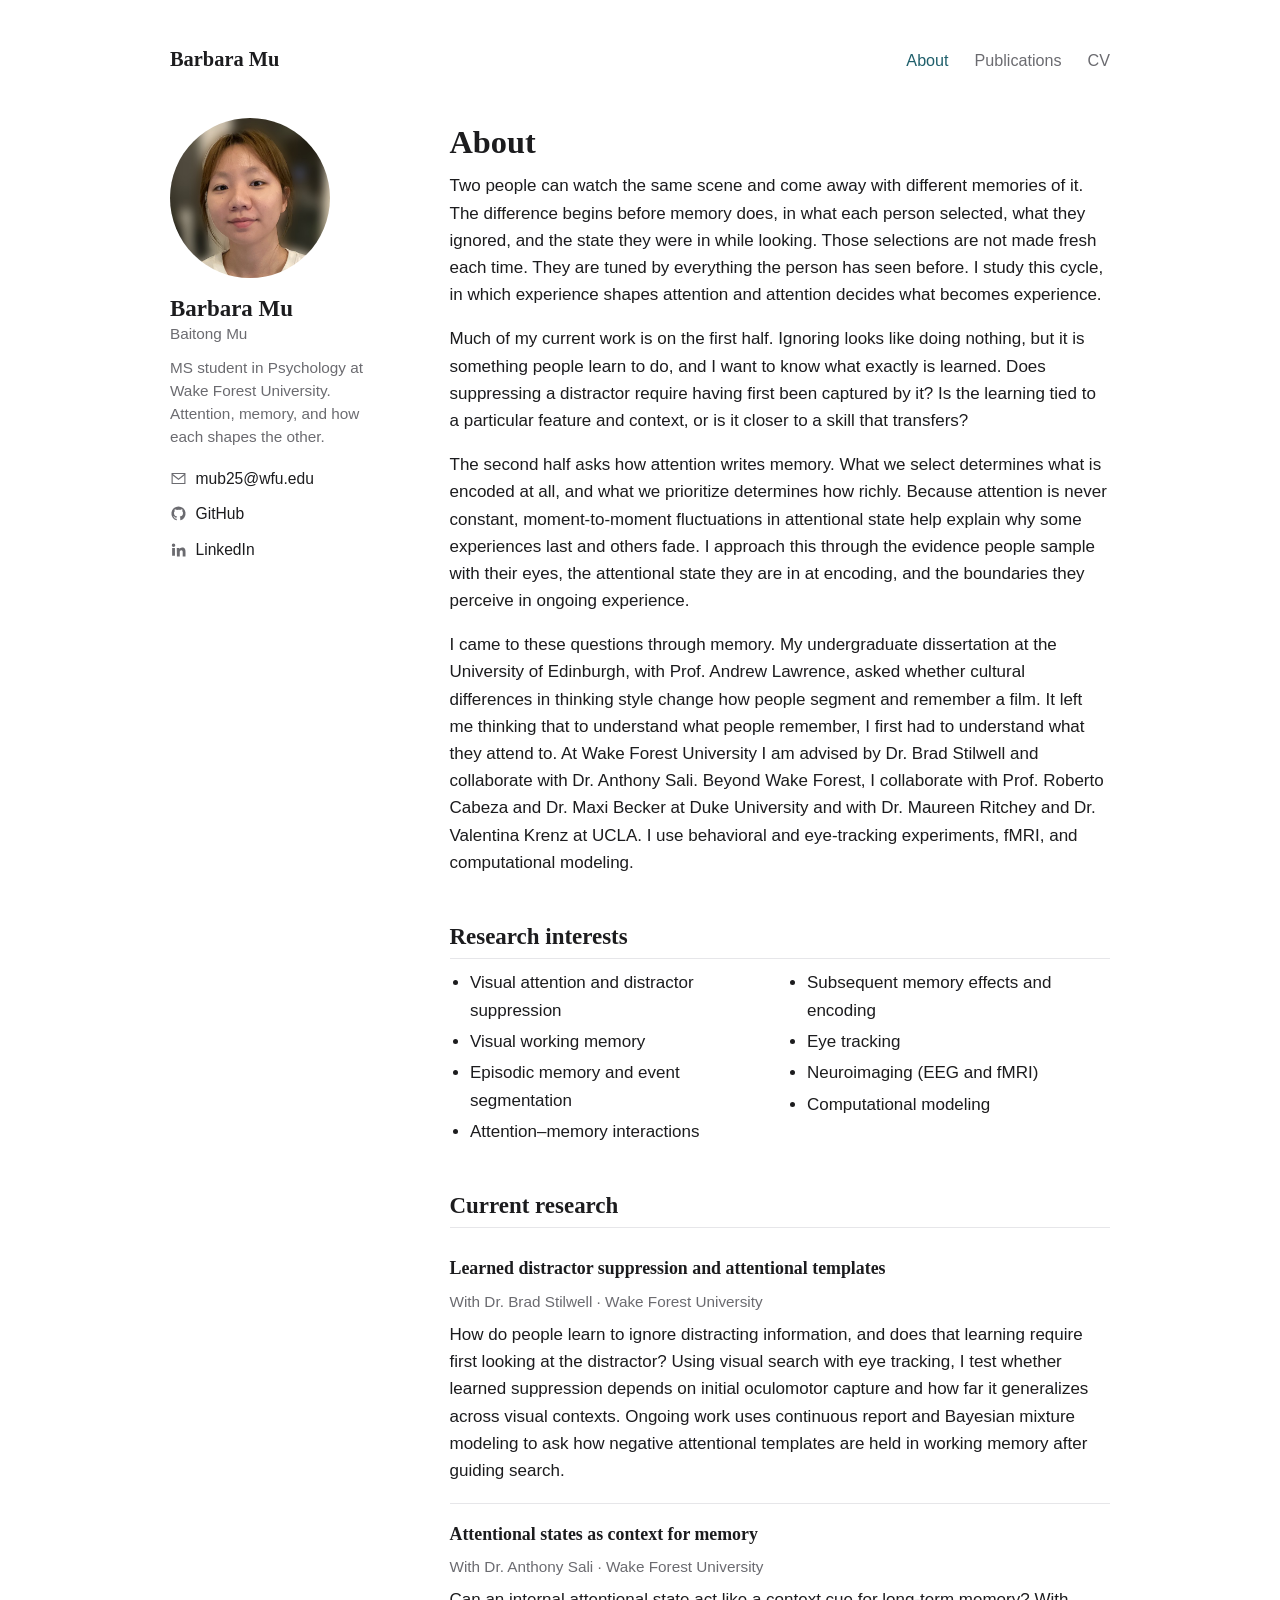
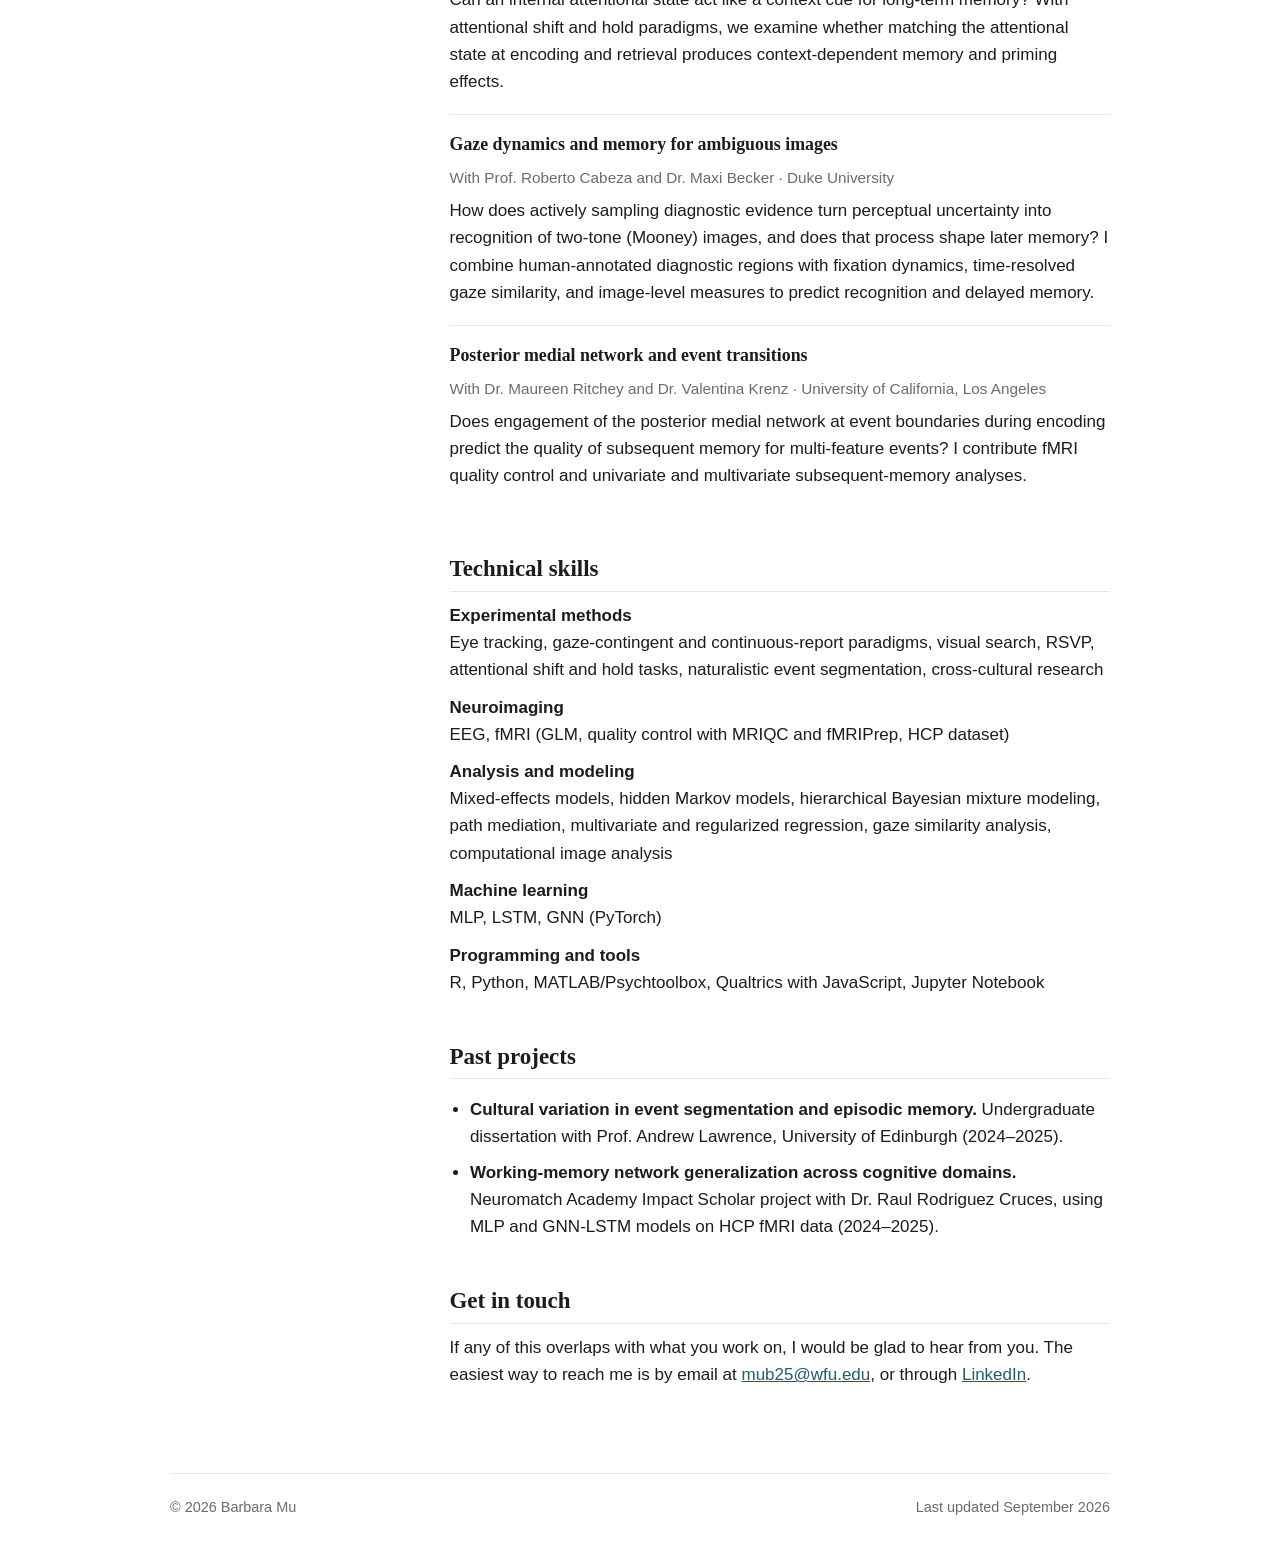
==== index.html @ 7501c704 "Sidebar layout on all pages, closing invitation Co-Authored-By: Claude Fable 5.1 <noreply@anthropic." ====
<!DOCTYPE html>
<html lang="en">
<head>
  <meta charset="utf-8">
  <meta name="viewport" content="width=device-width, initial-scale=1">
  <title>Barbara Mu</title>
  <meta name="description" content="Barbara (Baitong) Mu is an MS student in Psychology at Wake Forest University studying visual attention, working memory, episodic memory, and how attention and memory interact.">
  <link rel="stylesheet" href="style.css">
</head>
<body>
<div class="wrap">

  <header class="site">
    <a class="brand" href="index.html">Barbara Mu</a>
    <nav class="site">
      <a href="index.html" aria-current="page">About</a>
      <a href="publications.html">Publications</a>
      <a href="cv.html">CV</a>
    </nav>
  </header>

  <div class="layout">
  <aside class="side">
    <img class="avatar" src="assets/photo.jpg?v=2" alt="Barbara Mu">
    <div class="side-name">Barbara Mu</div>
    <div class="side-sub">Baitong Mu</div>
    <p class="side-desc">MS student in Psychology at Wake Forest University. Attention, memory, and how each shapes the other.</p>
    <ul class="side-links">
      <li><a href="#" class="email-link"><svg viewBox="0 0 24 24" aria-hidden="true"><path d="M3 5h18v14H3z" fill="none" stroke="currentColor" stroke-width="1.6"/><path d="M3 6l9 7 9-7" fill="none" stroke="currentColor" stroke-width="1.6"/></svg><span class="email-text">Email</span></a></li>
      <li><a href="https://github.com/mumizz"><svg viewBox="0 0 24 24" aria-hidden="true"><path fill="currentColor" d="M12 2a10 10 0 0 0-3.16 19.49c.5.09.68-.22.68-.48v-1.7c-2.78.6-3.37-1.34-3.37-1.34-.45-1.16-1.11-1.47-1.11-1.47-.91-.62.07-.61.07-.61 1 .07 1.53 1.03 1.53 1.03.9 1.53 2.35 1.09 2.92.83.09-.65.35-1.09.63-1.34-2.22-.25-4.55-1.11-4.55-4.94 0-1.09.39-1.98 1.03-2.68-.1-.25-.45-1.27.1-2.64 0 0 .84-.27 2.75 1.02A9.6 9.6 0 0 1 12 6.84c.85 0 1.7.11 2.5.33 1.9-1.29 2.74-1.02 2.74-1.02.55 1.37.2 2.39.1 2.64.64.7 1.03 1.59 1.03 2.68 0 3.84-2.34 4.68-4.57 4.93.36.31.68.92.68 1.85v2.74c0 .27.18.58.69.48A10 10 0 0 0 12 2z"/></svg>GitHub</a></li>
      <li><a href="https://www.linkedin.com/in/baitong-mu-816a00259/"><svg viewBox="0 0 24 24" aria-hidden="true"><path fill="currentColor" d="M4.98 3.5A2.5 2.5 0 1 1 5 8.5a2.5 2.5 0 0 1-.02-5zM3 9.75h4v11H3zm6.5 0h3.8v1.5h.05c.53-1 1.83-2.05 3.77-2.05 4.03 0 4.78 2.65 4.78 6.1v6.45h-4v-5.72c0-1.36-.02-3.12-1.9-3.12-1.9 0-2.2 1.49-2.2 3.02v5.82h-4z"/></svg>LinkedIn</a></li>
    </ul>
  </aside>
  <main>

    <section>
      <h1>About</h1>
      <p>Two people can watch the same scene and come away with different memories of it. The difference begins before memory does, in what each person selected, what they ignored, and the state they were in while looking. Those selections are not made fresh each time. They are tuned by everything the person has seen before. I study this cycle, in which experience shapes attention and attention decides what becomes experience.</p>
      <p>Much of my current work is on the first half. Ignoring looks like doing nothing, but it is something people learn to do, and I want to know what exactly is learned. Does suppressing a distractor require having first been captured by it? Is the learning tied to a particular feature and context, or is it closer to a skill that transfers?</p>
      <p>The second half asks how attention writes memory. What we select determines what is encoded at all, and what we prioritize determines how richly. Because attention is never constant, moment-to-moment fluctuations in attentional state help explain why some experiences last and others fade. I approach this through the evidence people sample with their eyes, the attentional state they are in at encoding, and the boundaries they perceive in ongoing experience.</p>
      <p>I came to these questions through memory. My undergraduate dissertation at the University of Edinburgh, with Prof. Andrew Lawrence, asked whether cultural differences in thinking style change how people segment and remember a film. It left me thinking that to understand what people remember, I first had to understand what they attend to. At Wake Forest University I am advised by Dr. Brad Stilwell and collaborate with Dr. Anthony Sali. Beyond Wake Forest, I collaborate with Prof. Roberto Cabeza and Dr. Maxi Becker at Duke University and with Dr. Maureen Ritchey and Dr. Valentina Krenz at UCLA. I use behavioral and eye-tracking experiments, fMRI, and computational modeling.</p>
    </section>

    <section>
      <h2>Research interests</h2>
      <ul class="interests">
        <li>Visual attention and distractor suppression</li>
        <li>Visual working memory</li>
        <li>Episodic memory and event segmentation</li>
        <li>Attention&ndash;memory interactions</li>
        <li>Subsequent memory effects and encoding</li>
        <li>Eye tracking</li>
        <li>Neuroimaging (EEG and fMRI)</li>
        <li>Computational modeling</li>
      </ul>
    </section>

    <section>
      <h2>Current research</h2>

      <article class="project">
        <h3>Learned distractor suppression and attentional templates</h3>
        <p class="meta">With Dr. Brad Stilwell &middot; Wake Forest University</p>
        <p>How do people learn to ignore distracting information, and does that learning require first looking at the distractor? Using visual search with eye tracking, I test whether learned suppression depends on initial oculomotor capture and how far it generalizes across visual contexts. Ongoing work uses continuous report and Bayesian mixture modeling to ask how negative attentional templates are held in working memory after guiding search.</p>
      </article>

      <article class="project">
        <h3>Attentional states as context for memory</h3>
        <p class="meta">With Dr. Anthony Sali &middot; Wake Forest University</p>
        <p>Can an internal attentional state act like a context cue for long-term memory? With attentional shift and hold paradigms, we examine whether matching the attentional state at encoding and retrieval produces context-dependent memory and priming effects.</p>
      </article>

      <article class="project">
        <h3>Gaze dynamics and memory for ambiguous images</h3>
        <p class="meta">With Prof. Roberto Cabeza and Dr. Maxi Becker &middot; Duke University</p>
        <p>How does actively sampling diagnostic evidence turn perceptual uncertainty into recognition of two-tone (Mooney) images, and does that process shape later memory? I combine human-annotated diagnostic regions with fixation dynamics, time-resolved gaze similarity, and image-level measures to predict recognition and delayed memory.</p>
      </article>

      <article class="project">
        <h3>Posterior medial network and event transitions</h3>
        <p class="meta">With Dr. Maureen Ritchey and Dr. Valentina Krenz &middot; University of California, Los Angeles</p>
        <p>Does engagement of the posterior medial network at event boundaries during encoding predict the quality of subsequent memory for multi-feature events? I contribute fMRI quality control and univariate and multivariate subsequent-memory analyses.</p>
      </article>
    </section>

    <section>
      <h2>Technical skills</h2>
      <dl class="skills">
        <dt>Experimental methods</dt>
        <dd>Eye tracking, gaze-contingent and continuous-report paradigms, visual search, RSVP, attentional shift and hold tasks, naturalistic event segmentation, cross-cultural research</dd>
        <dt>Neuroimaging</dt>
        <dd>EEG, fMRI (GLM, quality control with MRIQC and fMRIPrep, HCP dataset)</dd>
        <dt>Analysis and modeling</dt>
        <dd>Mixed-effects models, hidden Markov models, hierarchical Bayesian mixture modeling, path mediation, multivariate and regularized regression, gaze similarity analysis, computational image analysis</dd>
        <dt>Machine learning</dt>
        <dd>MLP, LSTM, GNN (PyTorch)</dd>
        <dt>Programming and tools</dt>
        <dd>R, Python, MATLAB/Psychtoolbox, Qualtrics with JavaScript, Jupyter Notebook</dd>
      </dl>
    </section>

    <section>
      <h2>Past projects</h2>
      <ul class="past">
        <li><strong>Cultural variation in event segmentation and episodic memory.</strong> Undergraduate dissertation with Prof. Andrew Lawrence, University of Edinburgh (2024&ndash;2025).</li>
        <li><strong>Working-memory network generalization across cognitive domains.</strong> Neuromatch Academy Impact Scholar project with Dr. Raul Rodriguez Cruces, using MLP and GNN-LSTM models on HCP fMRI data (2024&ndash;2025).</li>
      </ul>
    </section>

    <section class="contact">
      <h2>Get in touch</h2>
      <p>If any of this overlaps with what you work on, I would be glad to hear from you. The easiest way to reach me is by email at <a href="#" class="email-link"></a>, or through <a href="https://www.linkedin.com/in/baitong-mu-816a00259/">LinkedIn</a>.</p>
    </section>
  </main>
  </div>

  <footer class="site">
    <span>&copy; 2026 Barbara Mu</span>
    <span>Last updated September 2026</span>
  </footer>

</div>
<script>
  // Assemble the email address at load time to reduce scraper spam.
  (function () {
    var u = "mub25", d = "wfu.edu";
    document.querySelectorAll(".email-link").forEach(function (a) {
      a.href = "mailto:" + u + "@" + d;
      var t = a.querySelector(".email-text"); if (t) t.textContent = u + "@" + d; else a.textContent = u + "@" + d;
    });
  })();
</script>
</body>
</html>
---- style.css ----
:root {
  --bg: #ffffff;
  --text: #1c1c1e;
  --muted: #6b6b70;
  --accent: #1f5f6b;
  --rule: #e6e6e9;
  --serif: "Iowan Old Style", "Palatino Linotype", "Book Antiqua", Georgia, serif;
  --sans: -apple-system, BlinkMacSystemFont, "Segoe UI", Helvetica, Arial, sans-serif;
}

* { box-sizing: border-box; }

html { font-size: 17px; }

body {
  margin: 0;
  background: var(--bg);
  color: var(--text);
  font-family: var(--sans);
  line-height: 1.6;
  -webkit-font-smoothing: antialiased;
}

.wrap {
  max-width: 980px;
  margin: 0 auto;
  padding: 0 20px;
}

/* Header / nav */
header.site {
  padding: 2.5rem 0 1.5rem;
  display: flex;
  justify-content: space-between;
  align-items: baseline;
  flex-wrap: wrap;
  gap: 0.75rem 1.5rem;
}

header.site .brand {
  font-family: var(--serif);
  font-size: 1.2rem;
  font-weight: 600;
  color: var(--text);
  text-decoration: none;
}

nav.site a {
  color: var(--muted);
  text-decoration: none;
  margin-left: 1.25rem;
  font-size: 0.95rem;
}

nav.site a:hover,
nav.site a[aria-current="page"] {
  color: var(--accent);
}

/* Typography */
h1, h2, h3 {
  font-family: var(--serif);
  font-weight: 600;
  line-height: 1.25;
  margin: 0 0 0.6rem;
}

h1 { font-size: 2.1rem; }
h2 {
  font-size: 1.35rem;
  margin-top: 2.75rem;
  padding-bottom: 0.4rem;
  border-bottom: 1px solid var(--rule);
}
h3 { font-size: 1.05rem; margin-top: 1.5rem; }

p { margin: 0 0 1rem; }

a { color: var(--accent); }
a:hover { text-decoration-thickness: 2px; }

.muted { color: var(--muted); }
.small { font-size: 0.9rem; }

/* Interests */
ul.interests {
  padding-left: 1.2rem;
  margin: 0;
  columns: 2;
  column-gap: 2rem;
}
ul.interests li { break-inside: avoid; margin-bottom: 0.25rem; }

/* Research cards */
.project {
  padding: 1.1rem 0;
  border-bottom: 1px solid var(--rule);
}
.project:last-child { border-bottom: none; }
.project h3 { margin-top: 0; }
.project .meta {
  color: var(--muted);
  font-size: 0.9rem;
  margin-bottom: 0.4rem;
}
.project p:last-child { margin-bottom: 0; }

ul.past { padding-left: 1.2rem; }
ul.past li { margin-bottom: 0.5rem; }

/* Publications */
ol.pubs, ul.pubs {
  padding-left: 0;
  list-style: none;
}
.pubs li {
  padding: 0.75rem 0;
  border-bottom: 1px solid var(--rule);
}
.pubs li:last-child { border-bottom: none; }
.pubs .me { font-weight: 600; }
.pubs .note { color: var(--muted); font-size: 0.9rem; }

/* CV */
.cv-entry {
  display: grid;
  grid-template-columns: 1fr auto;
  gap: 0.25rem 1.5rem;
  margin-bottom: 1.1rem;
}
.cv-entry .title { font-weight: 600; }
.cv-entry .where { color: var(--muted); }
.cv-entry .when { color: var(--muted); font-size: 0.9rem; white-space: nowrap; text-align: right; }
.cv-entry ul { grid-column: 1 / -1; margin: 0.3rem 0 0; padding-left: 1.2rem; }
.cv-entry ul li { margin-bottom: 0.25rem; }

.btn {
  display: inline-block;
  padding: 0.5rem 1rem;
  border: 1px solid var(--accent);
  border-radius: 6px;
  color: var(--accent);
  text-decoration: none;
  font-size: 0.95rem;
}
.btn:hover { background: var(--accent); color: #fff; }

dl.skills { margin: 0; }
dl.skills dt { font-weight: 600; margin-top: 0.6rem; }
dl.skills dd { margin: 0; color: var(--text); }

/* Footer */
footer.site {
  margin: 4rem 0 2.5rem;
  padding-top: 1.25rem;
  border-top: 1px solid var(--rule);
  color: var(--muted);
  font-size: 0.85rem;
  display: flex;
  justify-content: space-between;
  flex-wrap: wrap;
  gap: 0.5rem 1.5rem;
}

@media (max-width: 600px) {
  html { font-size: 16px; }
  ul.interests { columns: 1; }
  .cv-entry { grid-template-columns: 1fr; }
  .cv-entry .when { text-align: left; }
  nav.site a { margin-left: 0; margin-right: 1.25rem; }
}

/* Sidebar layout */
.layout {
  display: grid;
  grid-template-columns: 220px minmax(0, 1fr);
  gap: 3.5rem;
  align-items: start;
  margin-top: 1rem;
}
.side {
  position: sticky;
  top: 2rem;
}
.side .avatar {
  width: 160px;
  height: 160px;
  border-radius: 50%;
  object-fit: cover;
  display: block;
  margin-bottom: 1rem;
}
.side-name {
  font-family: var(--serif);
  font-size: 1.35rem;
  font-weight: 600;
  line-height: 1.2;
}
.side-sub { color: var(--muted); font-size: 0.9rem; margin-bottom: 0.6rem; }
.side-desc { color: var(--muted); font-size: 0.9rem; line-height: 1.5; margin-bottom: 1rem; }
.side-links { list-style: none; padding: 0; margin: 0; font-size: 0.92rem; }
.side-links li { margin-bottom: 0.45rem; }
.side-links a { display: inline-flex; align-items: center; gap: 0.5rem; color: var(--text); text-decoration: none; }
.side-links a:hover { color: var(--accent); }
.side-links svg { width: 17px; height: 17px; flex-shrink: 0; color: var(--muted); }
.side-links a:hover svg { color: var(--accent); }

main > section:first-child h1 { margin-top: 0.25rem; }
main h1 { font-size: 1.9rem; }

.contact { margin-top: 1rem; }

@media (max-width: 760px) {
  .layout { grid-template-columns: 1fr; gap: 1.5rem; }
  .side { position: static; display: grid; grid-template-columns: 84px 1fr; column-gap: 1rem; align-items: center; }
  .side .avatar { width: 84px; height: 84px; margin: 0; grid-row: 1 / span 3; }
  .side-desc { grid-column: 2; margin-bottom: 0.5rem; }
  .side-links { grid-column: 1 / -1; display: flex; flex-wrap: wrap; gap: 0.3rem 1.25rem; margin-top: 0.5rem; }
  .side-links li { margin: 0; }
}
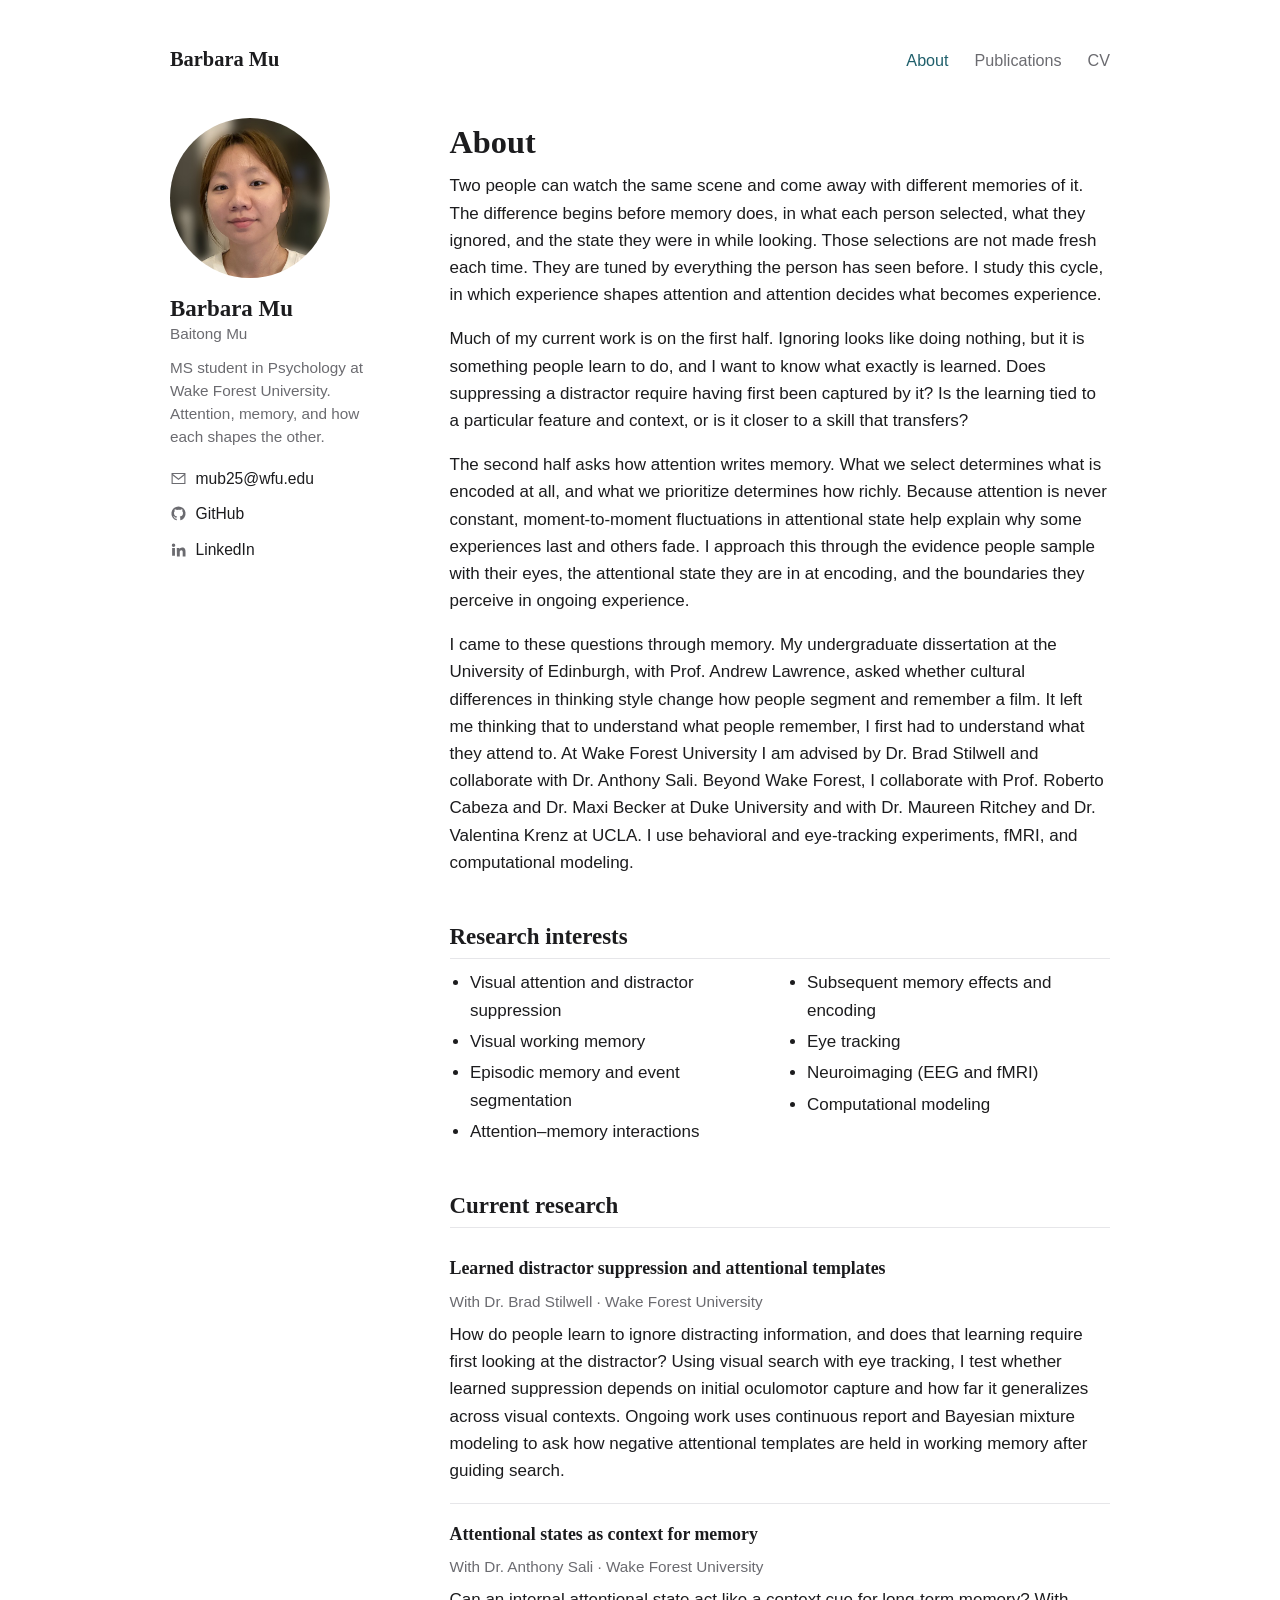
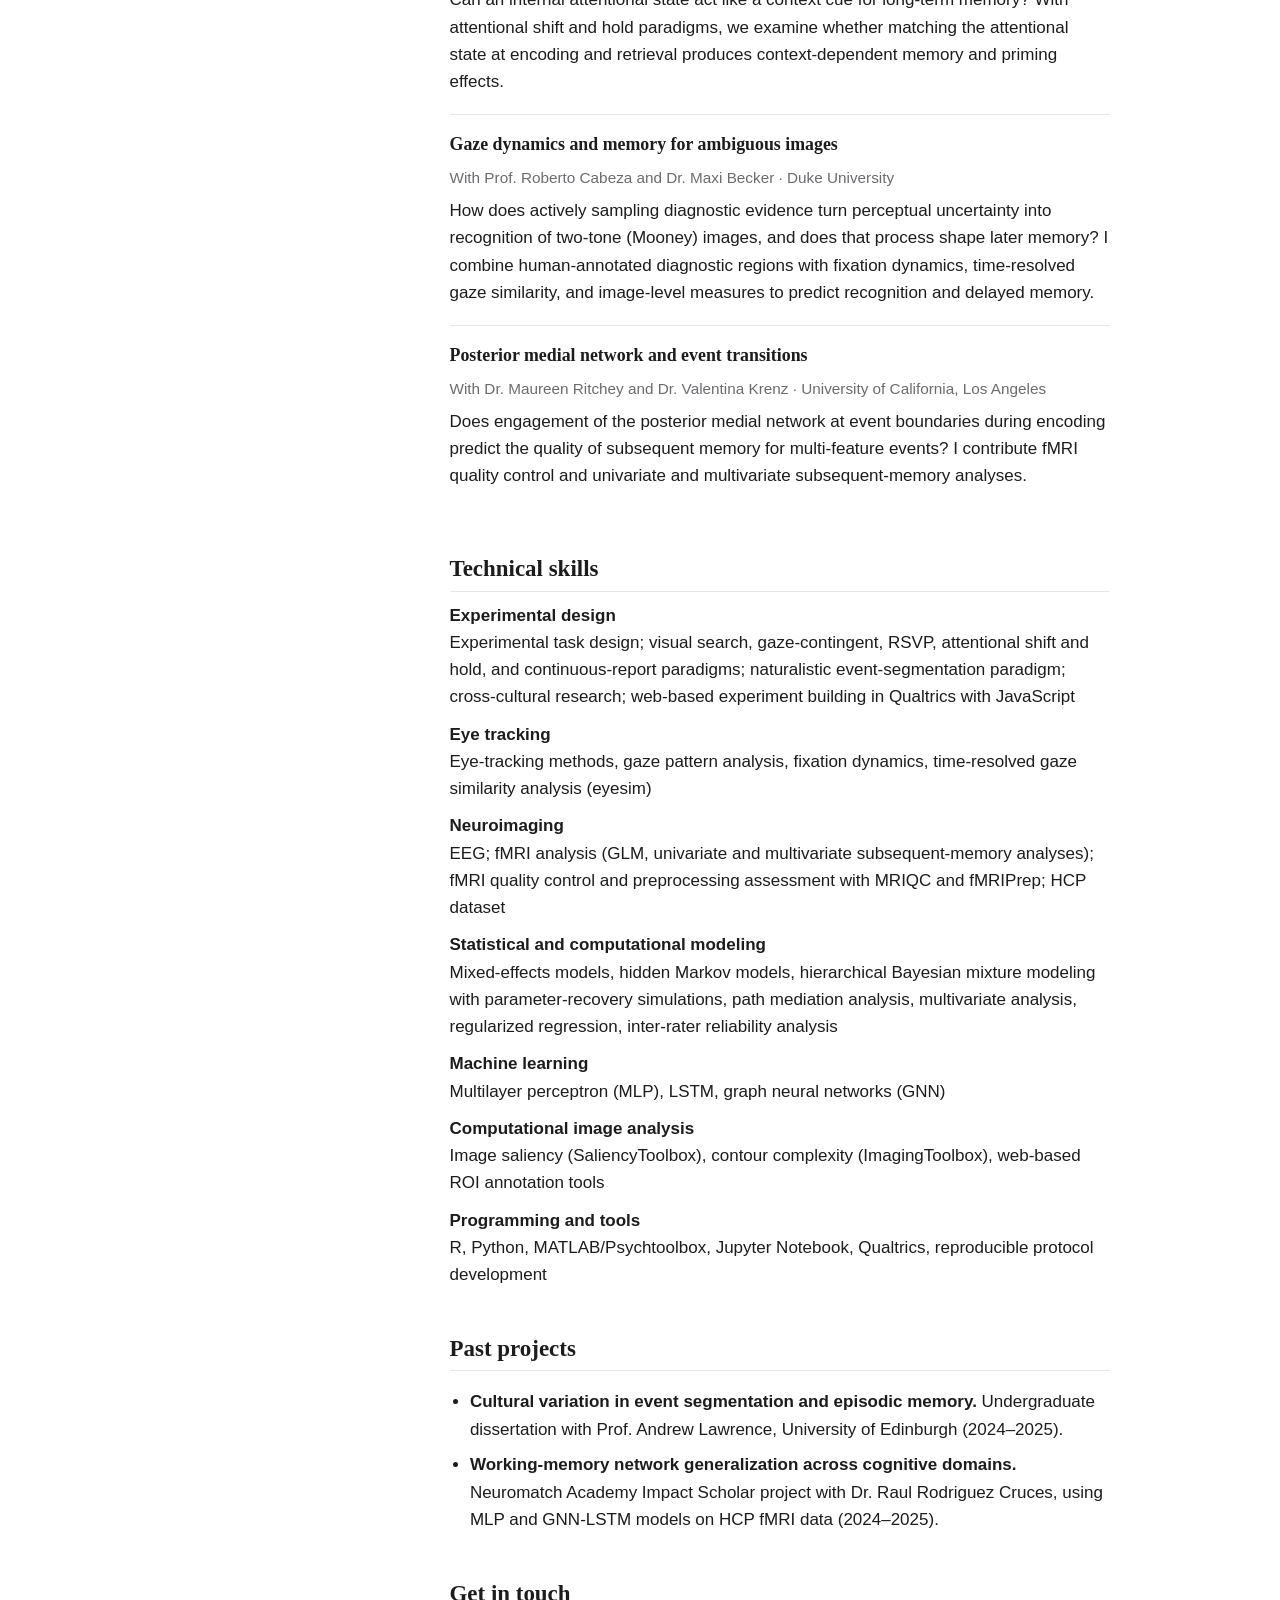
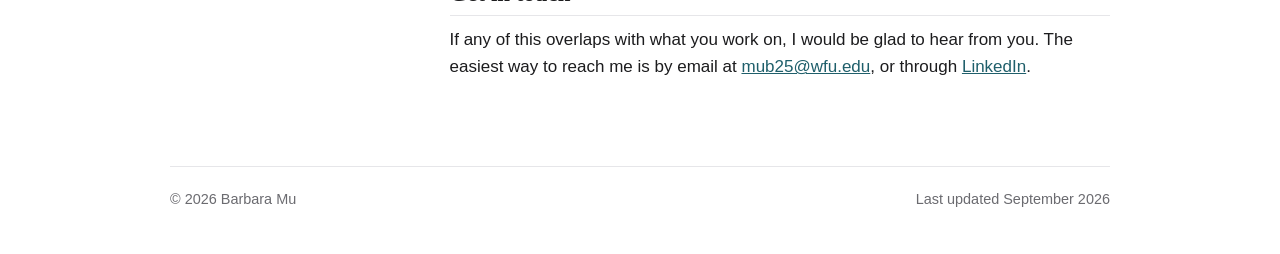
==== commit e3737a05: "Skills: cover every skill listed in the CV Co-Authored-By: Claude Fable 5.1 <noreply@anthropic.com>" ====
--- a/index.html
+++ b/index.html
@@ -86,16 +86,20 @@
     <section>
       <h2>Technical skills</h2>
       <dl class="skills">
-        <dt>Experimental methods</dt>
-        <dd>Eye tracking, gaze-contingent and continuous-report paradigms, visual search, RSVP, attentional shift and hold tasks, naturalistic event segmentation, cross-cultural research</dd>
+        <dt>Experimental design</dt>
+        <dd>Experimental task design; visual search, gaze-contingent, RSVP, attentional shift and hold, and continuous-report paradigms; naturalistic event-segmentation paradigm; cross-cultural research; web-based experiment building in Qualtrics with JavaScript</dd>
+        <dt>Eye tracking</dt>
+        <dd>Eye-tracking methods, gaze pattern analysis, fixation dynamics, time-resolved gaze similarity analysis (eyesim)</dd>
         <dt>Neuroimaging</dt>
-        <dd>EEG, fMRI (GLM, quality control with MRIQC and fMRIPrep, HCP dataset)</dd>
-        <dt>Analysis and modeling</dt>
-        <dd>Mixed-effects models, hidden Markov models, hierarchical Bayesian mixture modeling, path mediation, multivariate and regularized regression, gaze similarity analysis, computational image analysis</dd>
+        <dd>EEG; fMRI analysis (GLM, univariate and multivariate subsequent-memory analyses); fMRI quality control and preprocessing assessment with MRIQC and fMRIPrep; HCP dataset</dd>
+        <dt>Statistical and computational modeling</dt>
+        <dd>Mixed-effects models, hidden Markov models, hierarchical Bayesian mixture modeling with parameter-recovery simulations, path mediation analysis, multivariate analysis, regularized regression, inter-rater reliability analysis</dd>
         <dt>Machine learning</dt>
-        <dd>MLP, LSTM, GNN (PyTorch)</dd>
+        <dd>Multilayer perceptron (MLP), LSTM, graph neural networks (GNN)</dd>
+        <dt>Computational image analysis</dt>
+        <dd>Image saliency (SaliencyToolbox), contour complexity (ImagingToolbox), web-based ROI annotation tools</dd>
         <dt>Programming and tools</dt>
-        <dd>R, Python, MATLAB/Psychtoolbox, Qualtrics with JavaScript, Jupyter Notebook</dd>
+        <dd>R, Python, MATLAB/Psychtoolbox, Jupyter Notebook, Qualtrics, reproducible protocol development</dd>
       </dl>
     </section>
 
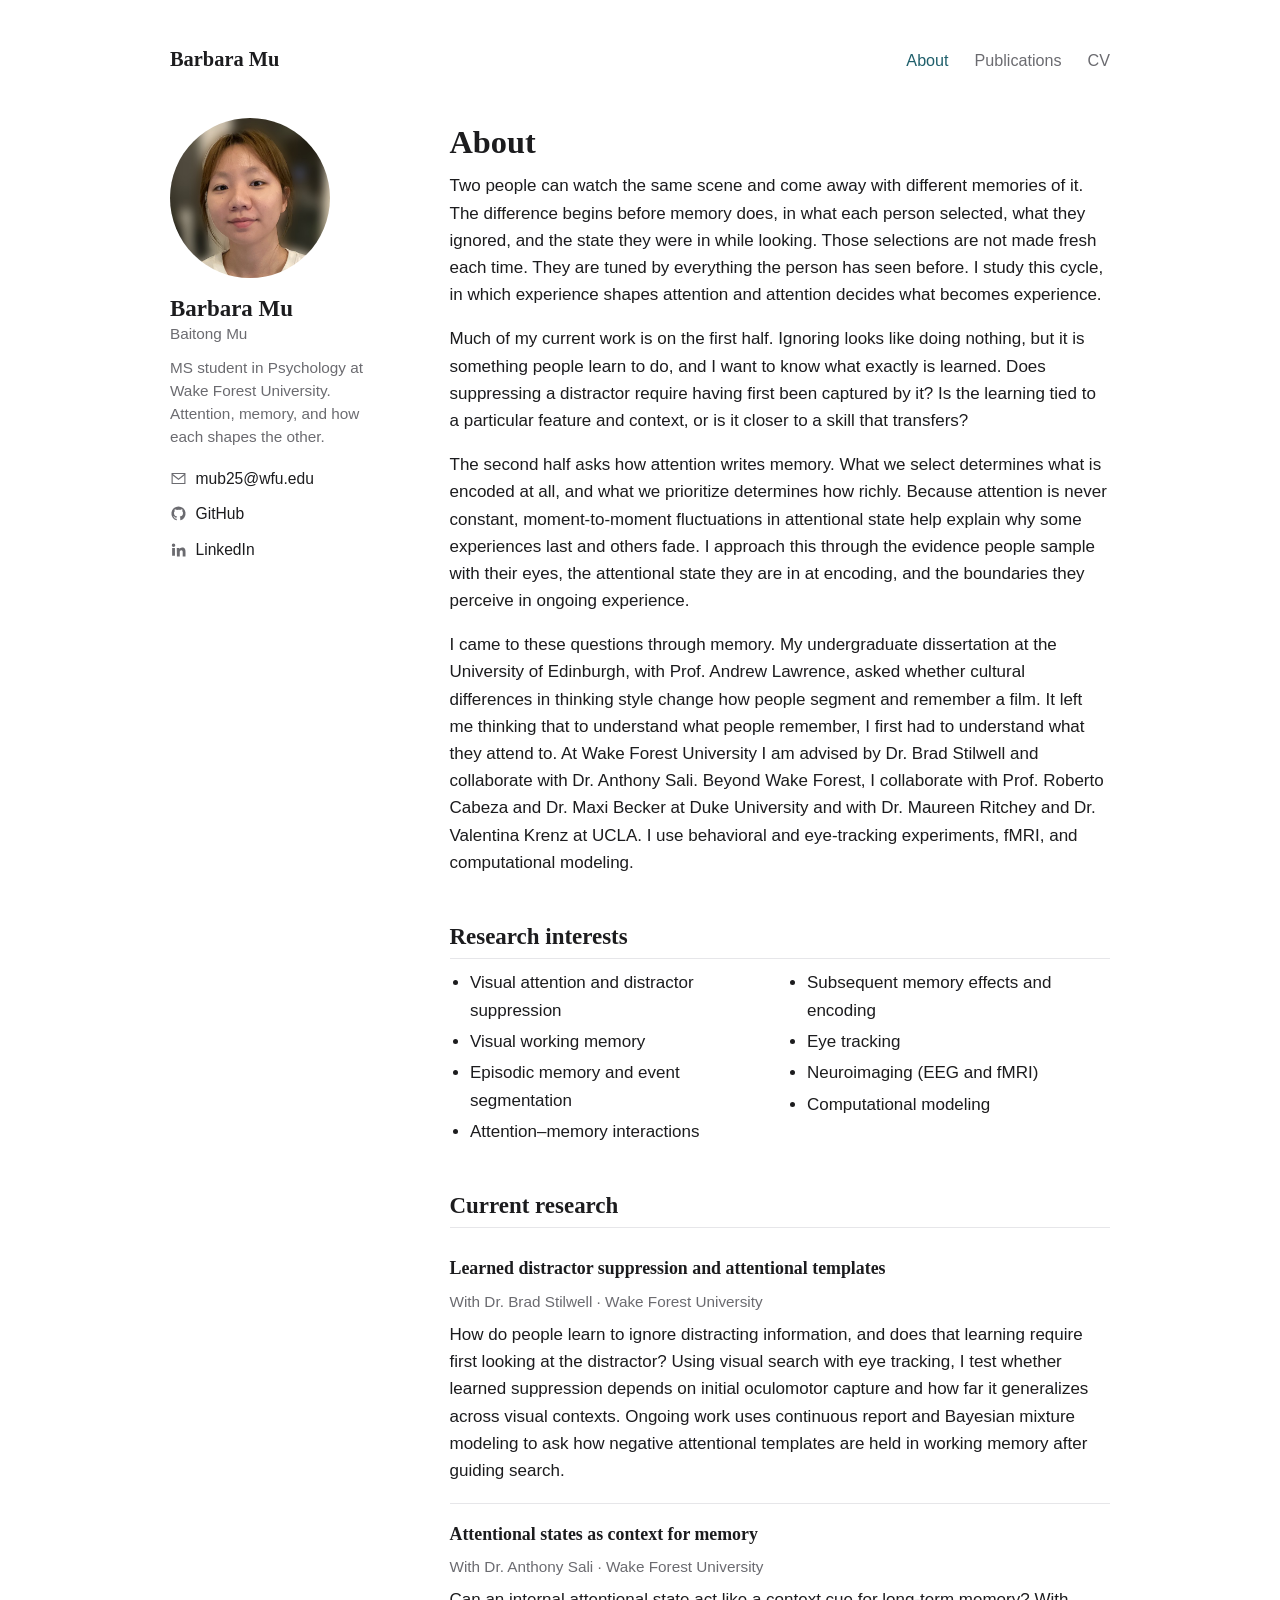
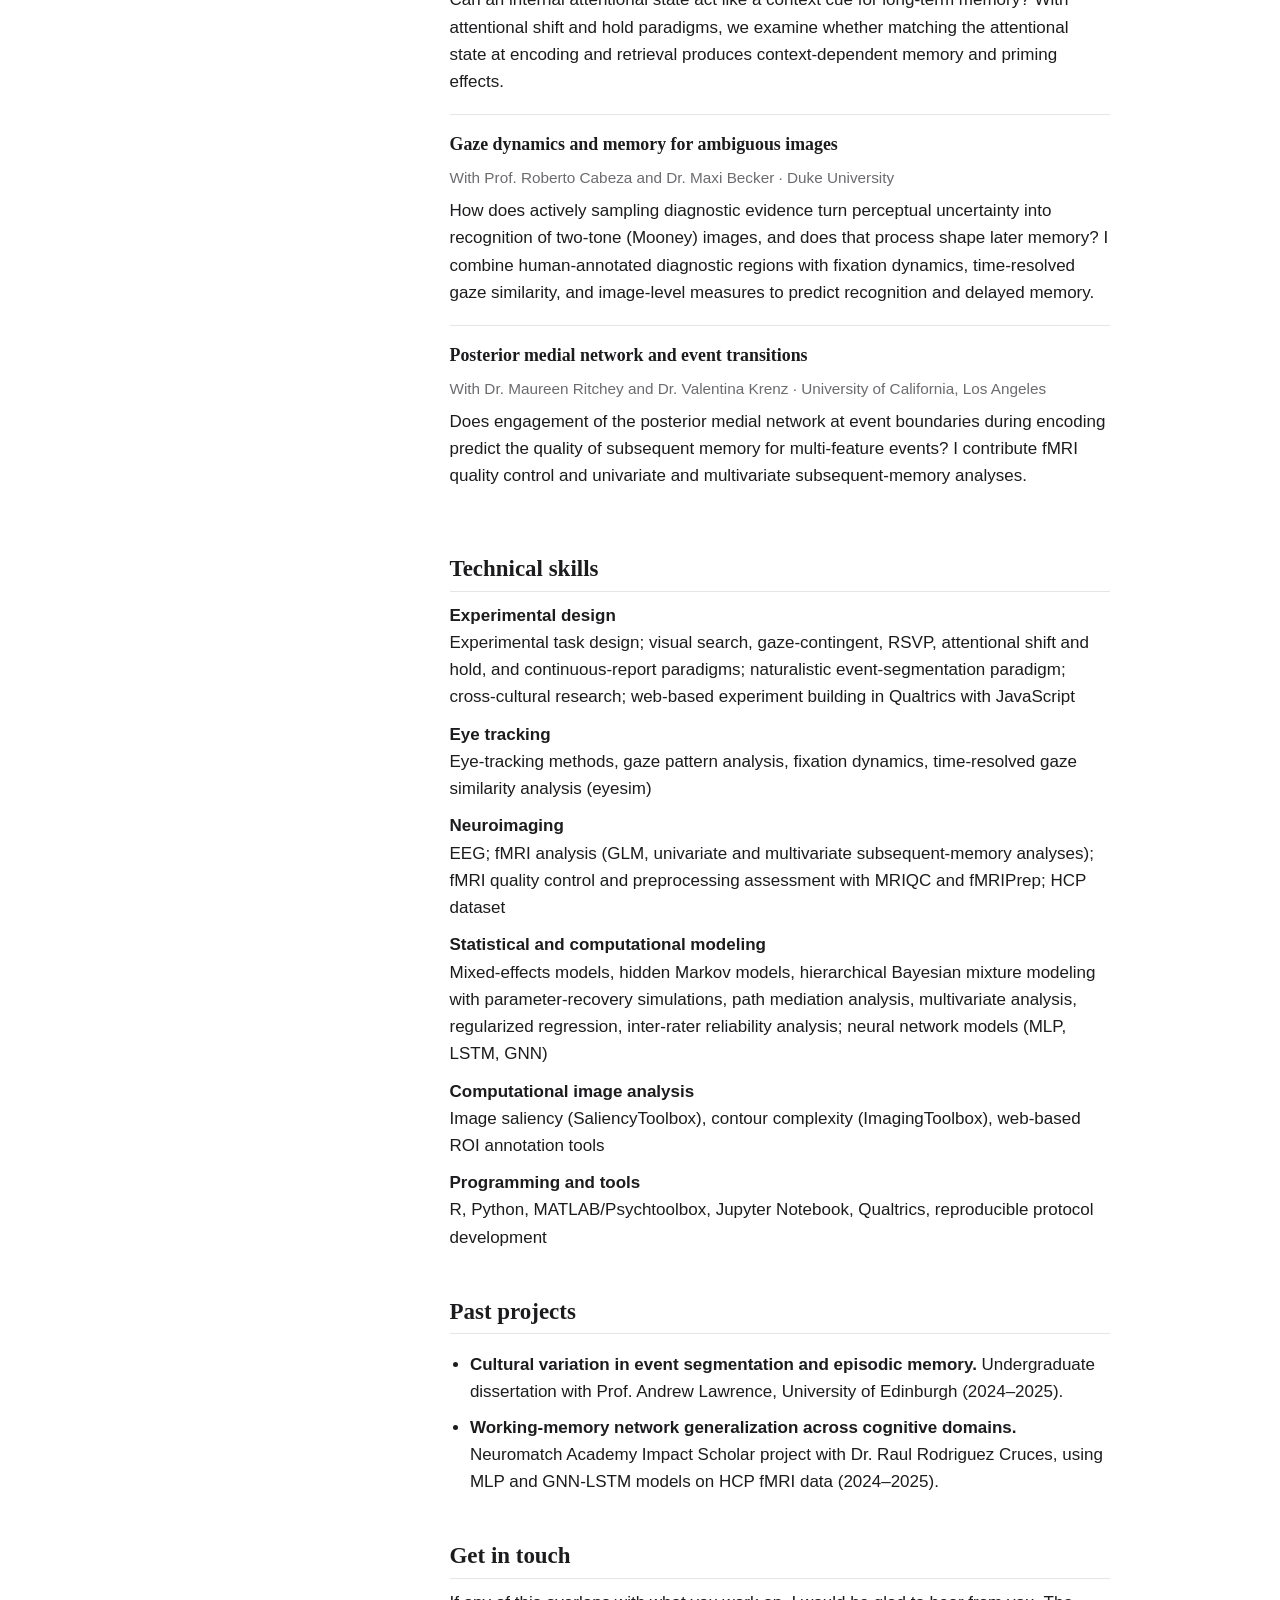
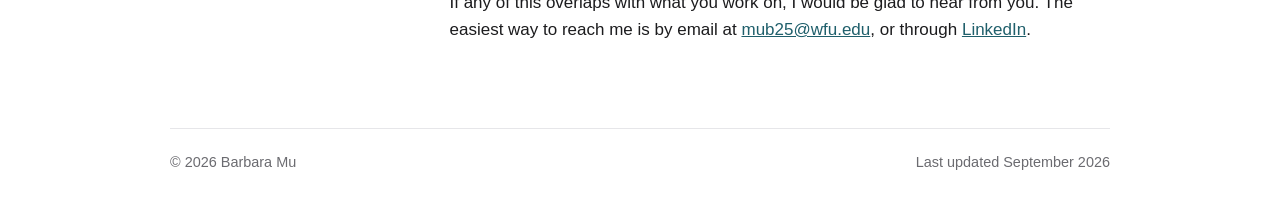
==== commit 3fd20b88: "Fold machine learning into modeling skills Co-Authored-By: Claude Fable 5.1 <noreply@anthropic.com>" ====
--- a/index.html
+++ b/index.html
@@ -93,9 +93,7 @@
         <dt>Neuroimaging</dt>
         <dd>EEG; fMRI analysis (GLM, univariate and multivariate subsequent-memory analyses); fMRI quality control and preprocessing assessment with MRIQC and fMRIPrep; HCP dataset</dd>
         <dt>Statistical and computational modeling</dt>
-        <dd>Mixed-effects models, hidden Markov models, hierarchical Bayesian mixture modeling with parameter-recovery simulations, path mediation analysis, multivariate analysis, regularized regression, inter-rater reliability analysis</dd>
-        <dt>Machine learning</dt>
-        <dd>Multilayer perceptron (MLP), LSTM, graph neural networks (GNN)</dd>
+        <dd>Mixed-effects models, hidden Markov models, hierarchical Bayesian mixture modeling with parameter-recovery simulations, path mediation analysis, multivariate analysis, regularized regression, inter-rater reliability analysis; neural network models (MLP, LSTM, GNN)</dd>
         <dt>Computational image analysis</dt>
         <dd>Image saliency (SaliencyToolbox), contour complexity (ImagingToolbox), web-based ROI annotation tools</dd>
         <dt>Programming and tools</dt>
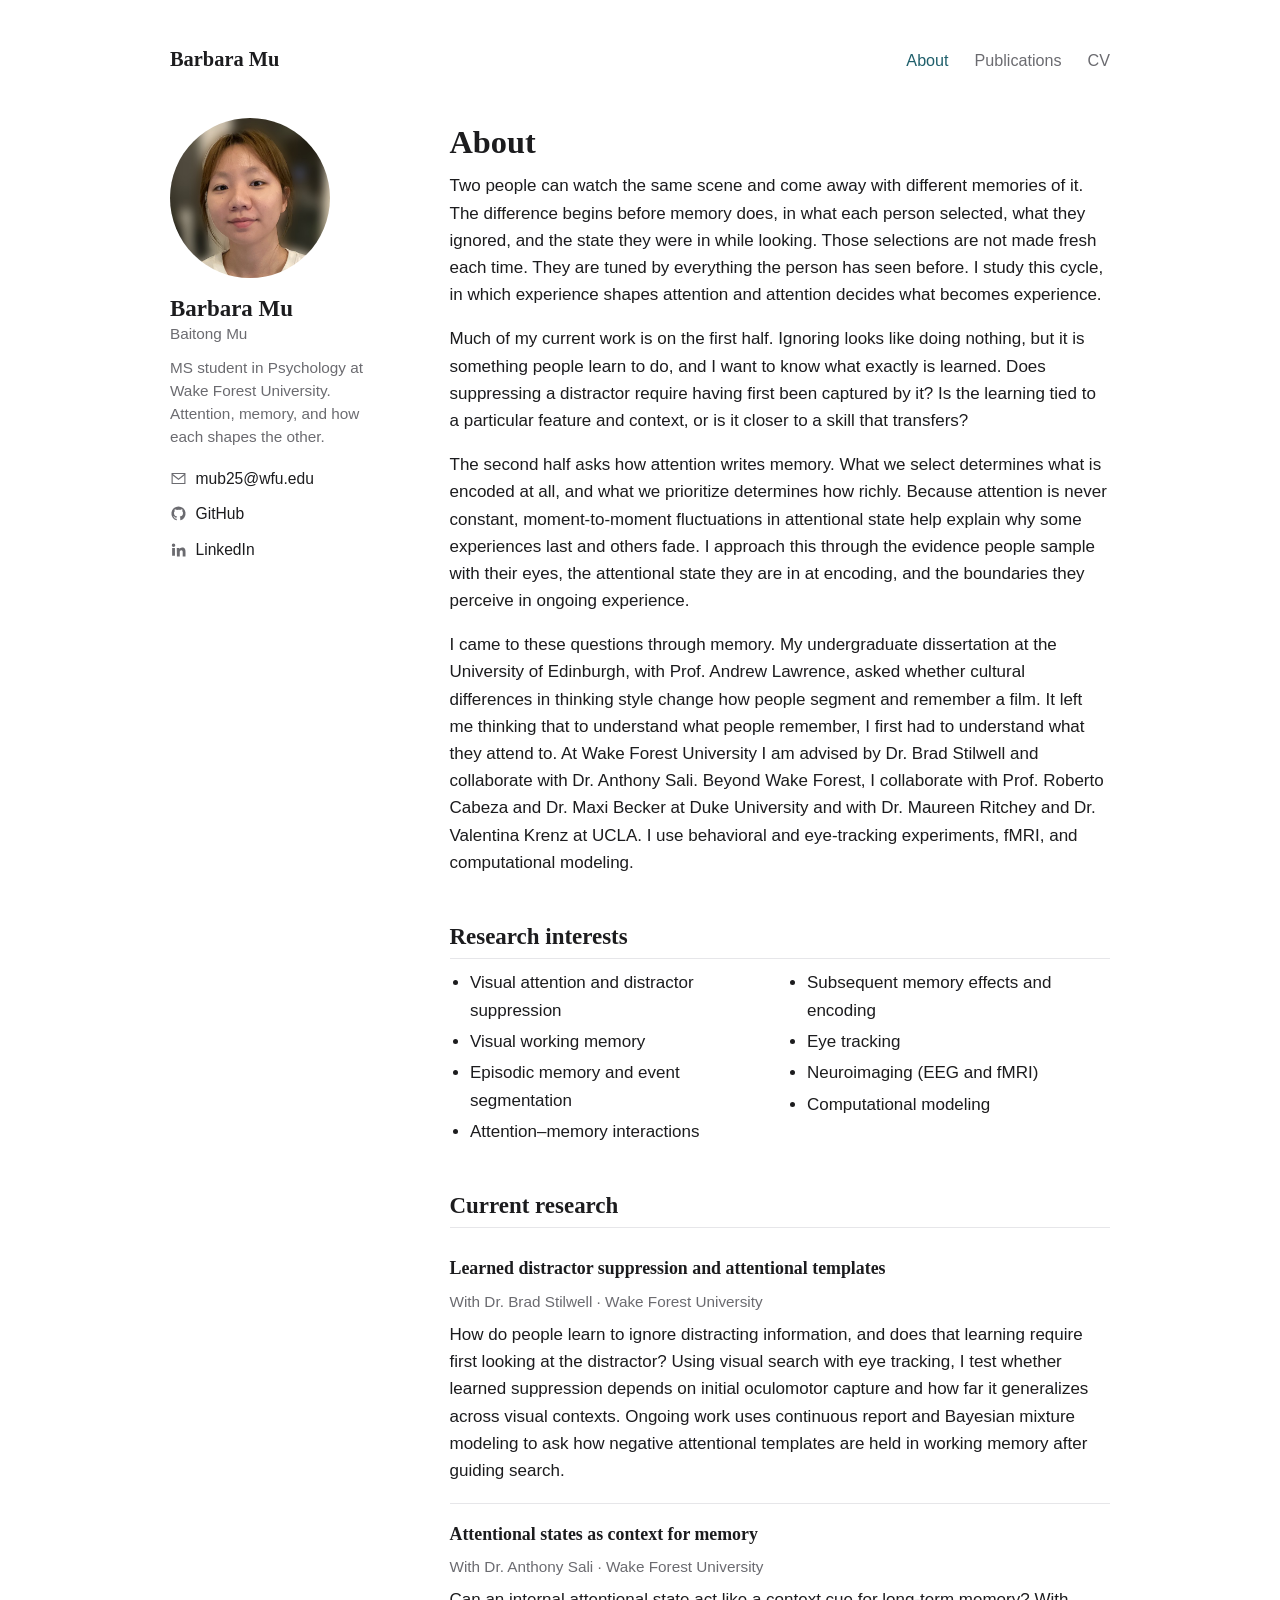
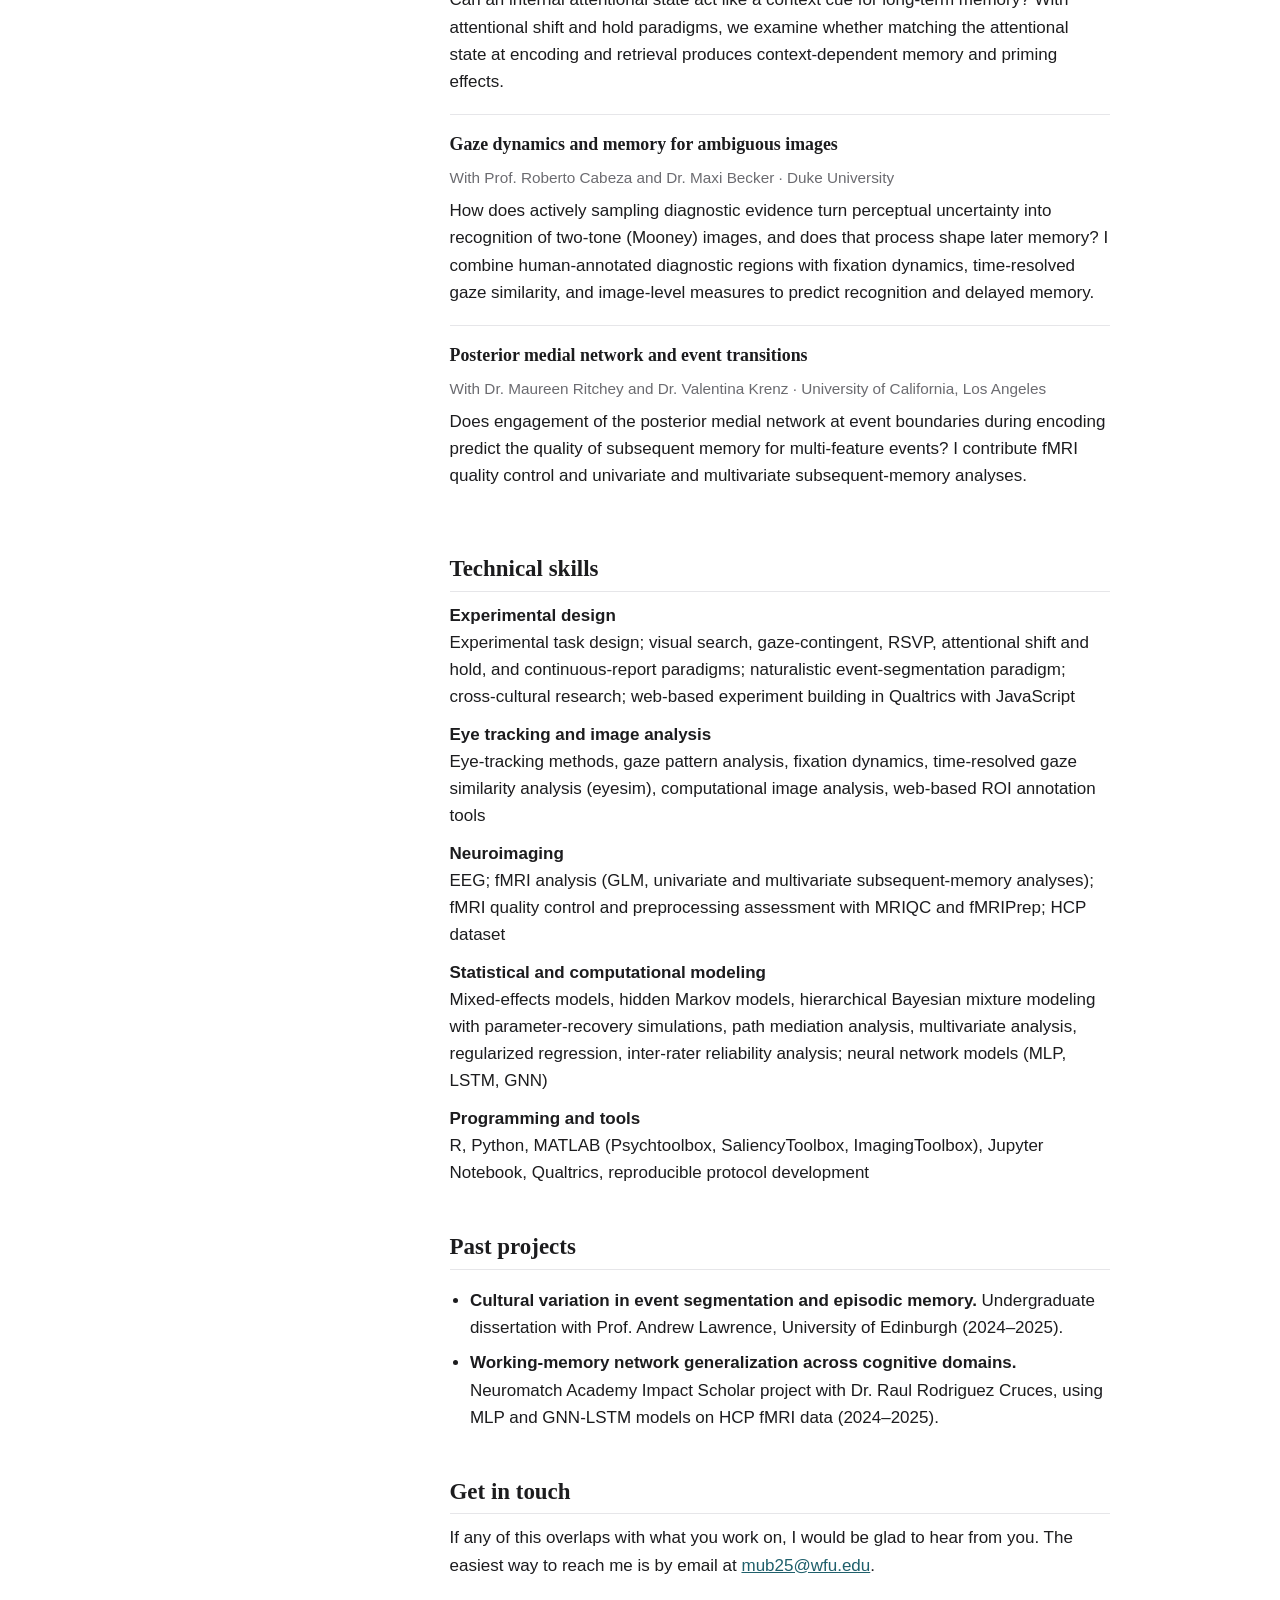
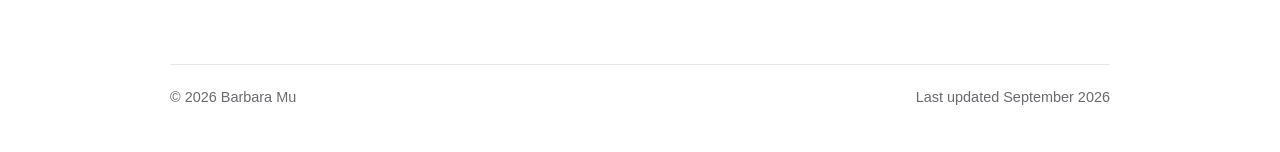
==== commit 97b595f1: "Redacted CV PDF, fold image toolboxes into MATLAB, trim closing line Co-Authored-By: Claude Fable 5." ====
--- a/index.html
+++ b/index.html
@@ -88,16 +88,14 @@
       <dl class="skills">
         <dt>Experimental design</dt>
         <dd>Experimental task design; visual search, gaze-contingent, RSVP, attentional shift and hold, and continuous-report paradigms; naturalistic event-segmentation paradigm; cross-cultural research; web-based experiment building in Qualtrics with JavaScript</dd>
-        <dt>Eye tracking</dt>
-        <dd>Eye-tracking methods, gaze pattern analysis, fixation dynamics, time-resolved gaze similarity analysis (eyesim)</dd>
+        <dt>Eye tracking and image analysis</dt>
+        <dd>Eye-tracking methods, gaze pattern analysis, fixation dynamics, time-resolved gaze similarity analysis (eyesim), computational image analysis, web-based ROI annotation tools</dd>
         <dt>Neuroimaging</dt>
         <dd>EEG; fMRI analysis (GLM, univariate and multivariate subsequent-memory analyses); fMRI quality control and preprocessing assessment with MRIQC and fMRIPrep; HCP dataset</dd>
         <dt>Statistical and computational modeling</dt>
         <dd>Mixed-effects models, hidden Markov models, hierarchical Bayesian mixture modeling with parameter-recovery simulations, path mediation analysis, multivariate analysis, regularized regression, inter-rater reliability analysis; neural network models (MLP, LSTM, GNN)</dd>
-        <dt>Computational image analysis</dt>
-        <dd>Image saliency (SaliencyToolbox), contour complexity (ImagingToolbox), web-based ROI annotation tools</dd>
         <dt>Programming and tools</dt>
-        <dd>R, Python, MATLAB/Psychtoolbox, Jupyter Notebook, Qualtrics, reproducible protocol development</dd>
+        <dd>R, Python, MATLAB (Psychtoolbox, SaliencyToolbox, ImagingToolbox), Jupyter Notebook, Qualtrics, reproducible protocol development</dd>
       </dl>
     </section>
 
@@ -111,7 +109,7 @@
 
     <section class="contact">
       <h2>Get in touch</h2>
-      <p>If any of this overlaps with what you work on, I would be glad to hear from you. The easiest way to reach me is by email at <a href="#" class="email-link"></a>, or through <a href="https://www.linkedin.com/in/baitong-mu-816a00259/">LinkedIn</a>.</p>
+      <p>If any of this overlaps with what you work on, I would be glad to hear from you. The easiest way to reach me is by email at <a href="#" class="email-link"></a>.</p>
     </section>
   </main>
   </div>
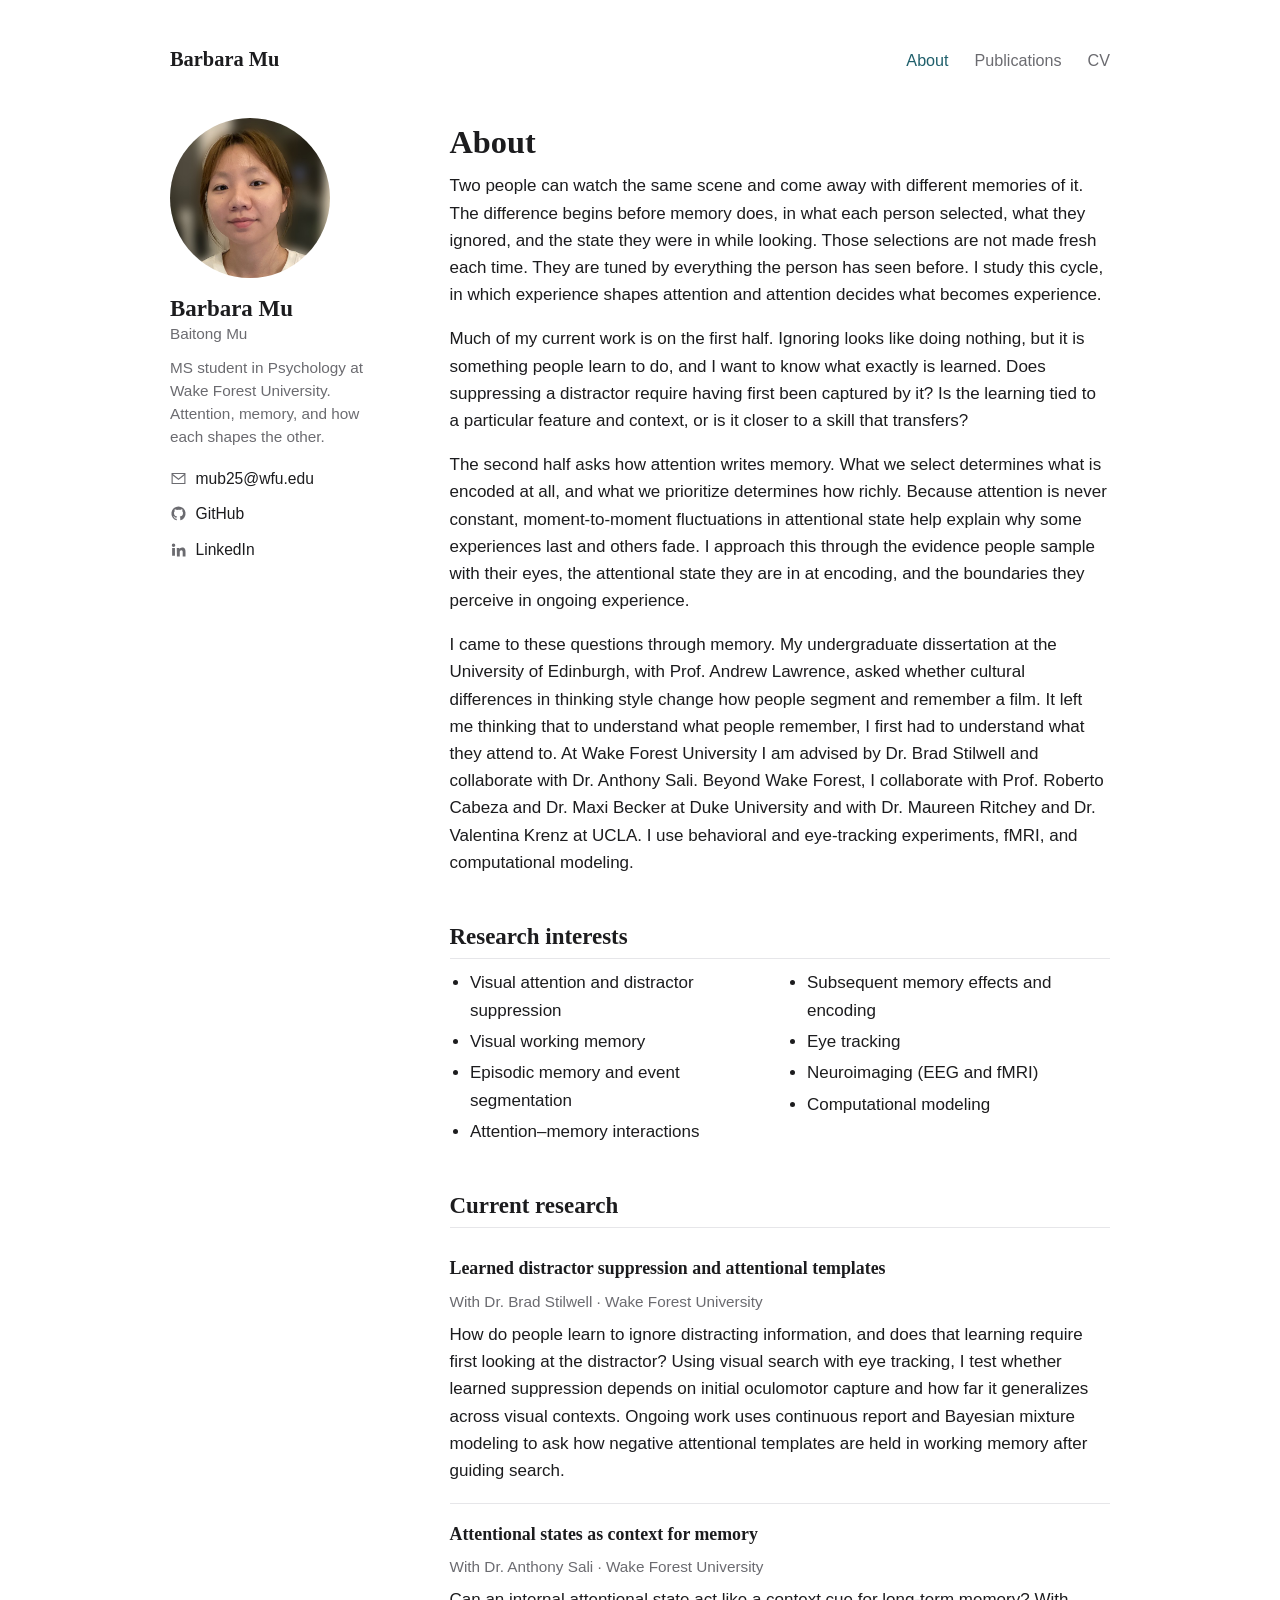
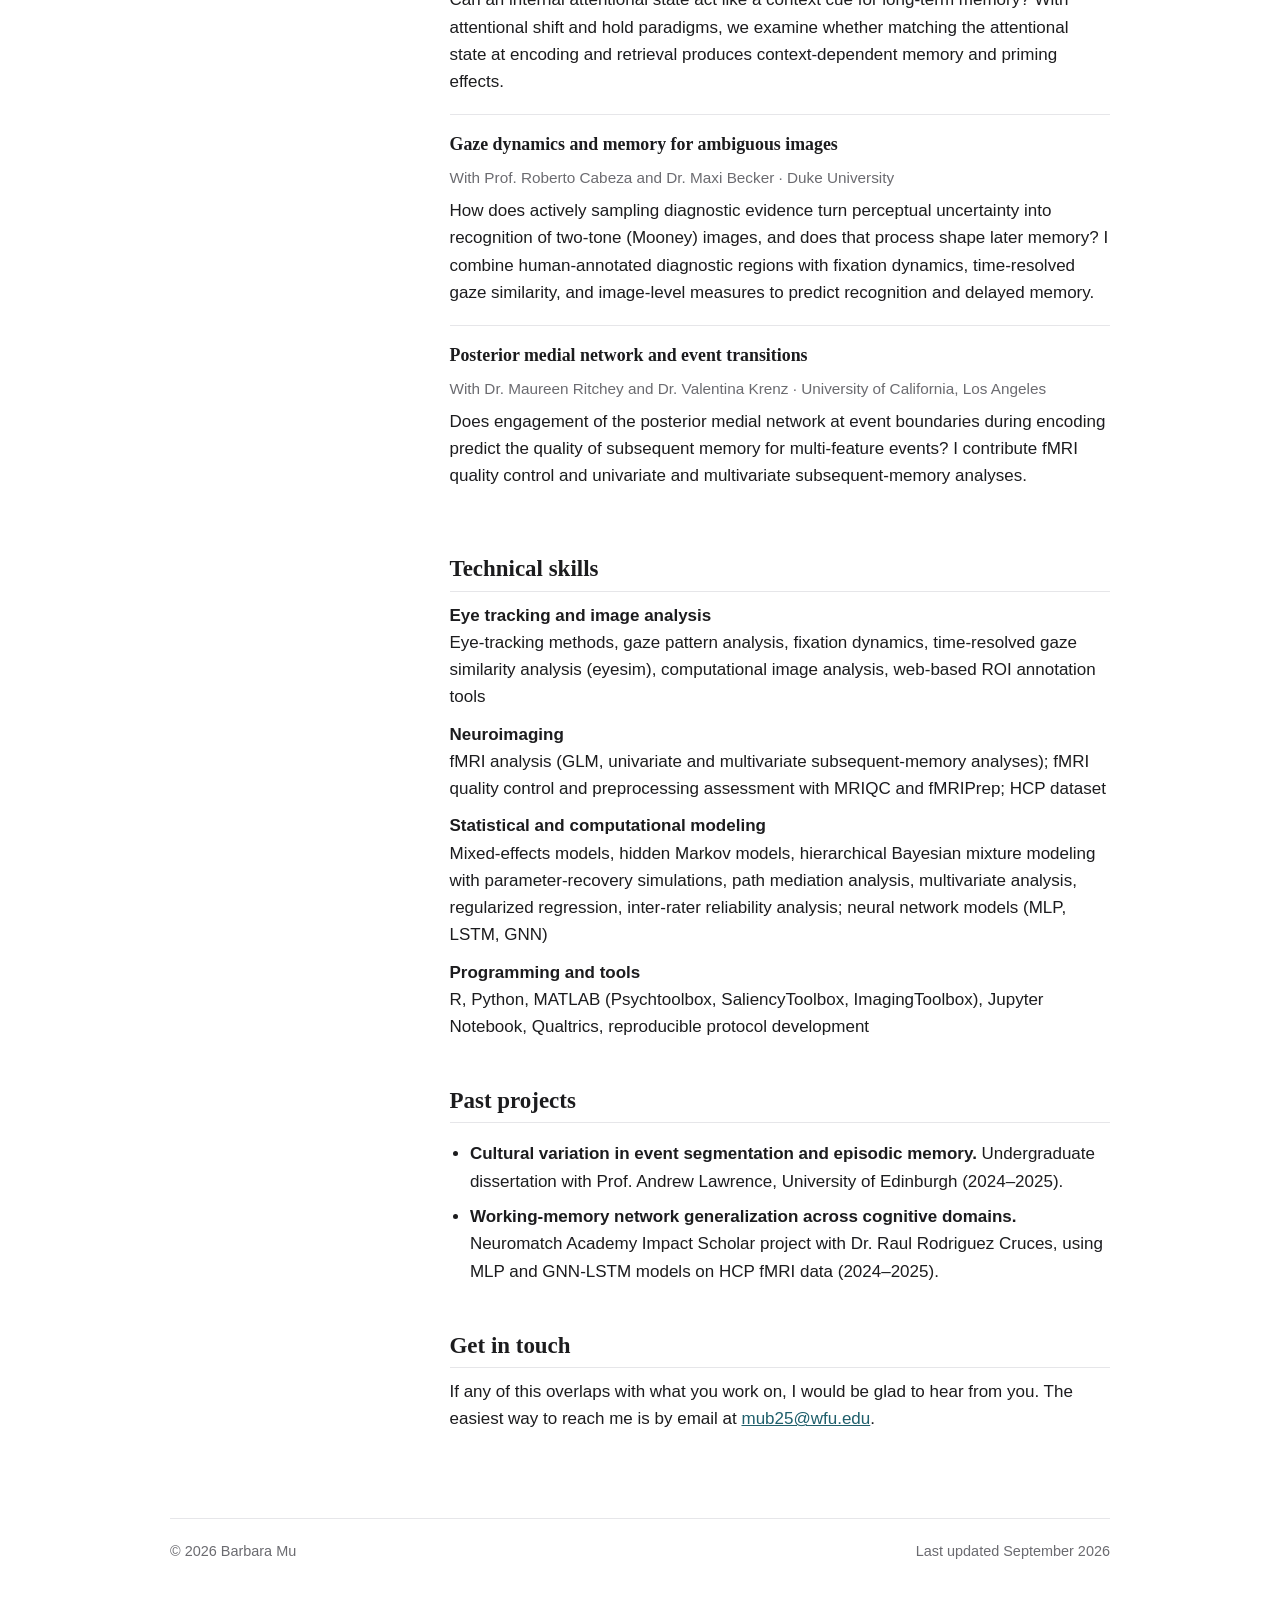
==== commit 6b7eb7a5: "Skills section per Barbara's revision Co-Authored-By: Claude Fable 5.1 <noreply@anthropic.com>" ====
--- a/index.html
+++ b/index.html
@@ -86,12 +86,10 @@
     <section>
       <h2>Technical skills</h2>
       <dl class="skills">
-        <dt>Experimental design</dt>
-        <dd>Experimental task design; visual search, gaze-contingent, RSVP, attentional shift and hold, and continuous-report paradigms; naturalistic event-segmentation paradigm; cross-cultural research; web-based experiment building in Qualtrics with JavaScript</dd>
         <dt>Eye tracking and image analysis</dt>
         <dd>Eye-tracking methods, gaze pattern analysis, fixation dynamics, time-resolved gaze similarity analysis (eyesim), computational image analysis, web-based ROI annotation tools</dd>
         <dt>Neuroimaging</dt>
-        <dd>EEG; fMRI analysis (GLM, univariate and multivariate subsequent-memory analyses); fMRI quality control and preprocessing assessment with MRIQC and fMRIPrep; HCP dataset</dd>
+        <dd>fMRI analysis (GLM, univariate and multivariate subsequent-memory analyses); fMRI quality control and preprocessing assessment with MRIQC and fMRIPrep; HCP dataset</dd>
         <dt>Statistical and computational modeling</dt>
         <dd>Mixed-effects models, hidden Markov models, hierarchical Bayesian mixture modeling with parameter-recovery simulations, path mediation analysis, multivariate analysis, regularized regression, inter-rater reliability analysis; neural network models (MLP, LSTM, GNN)</dd>
         <dt>Programming and tools</dt>
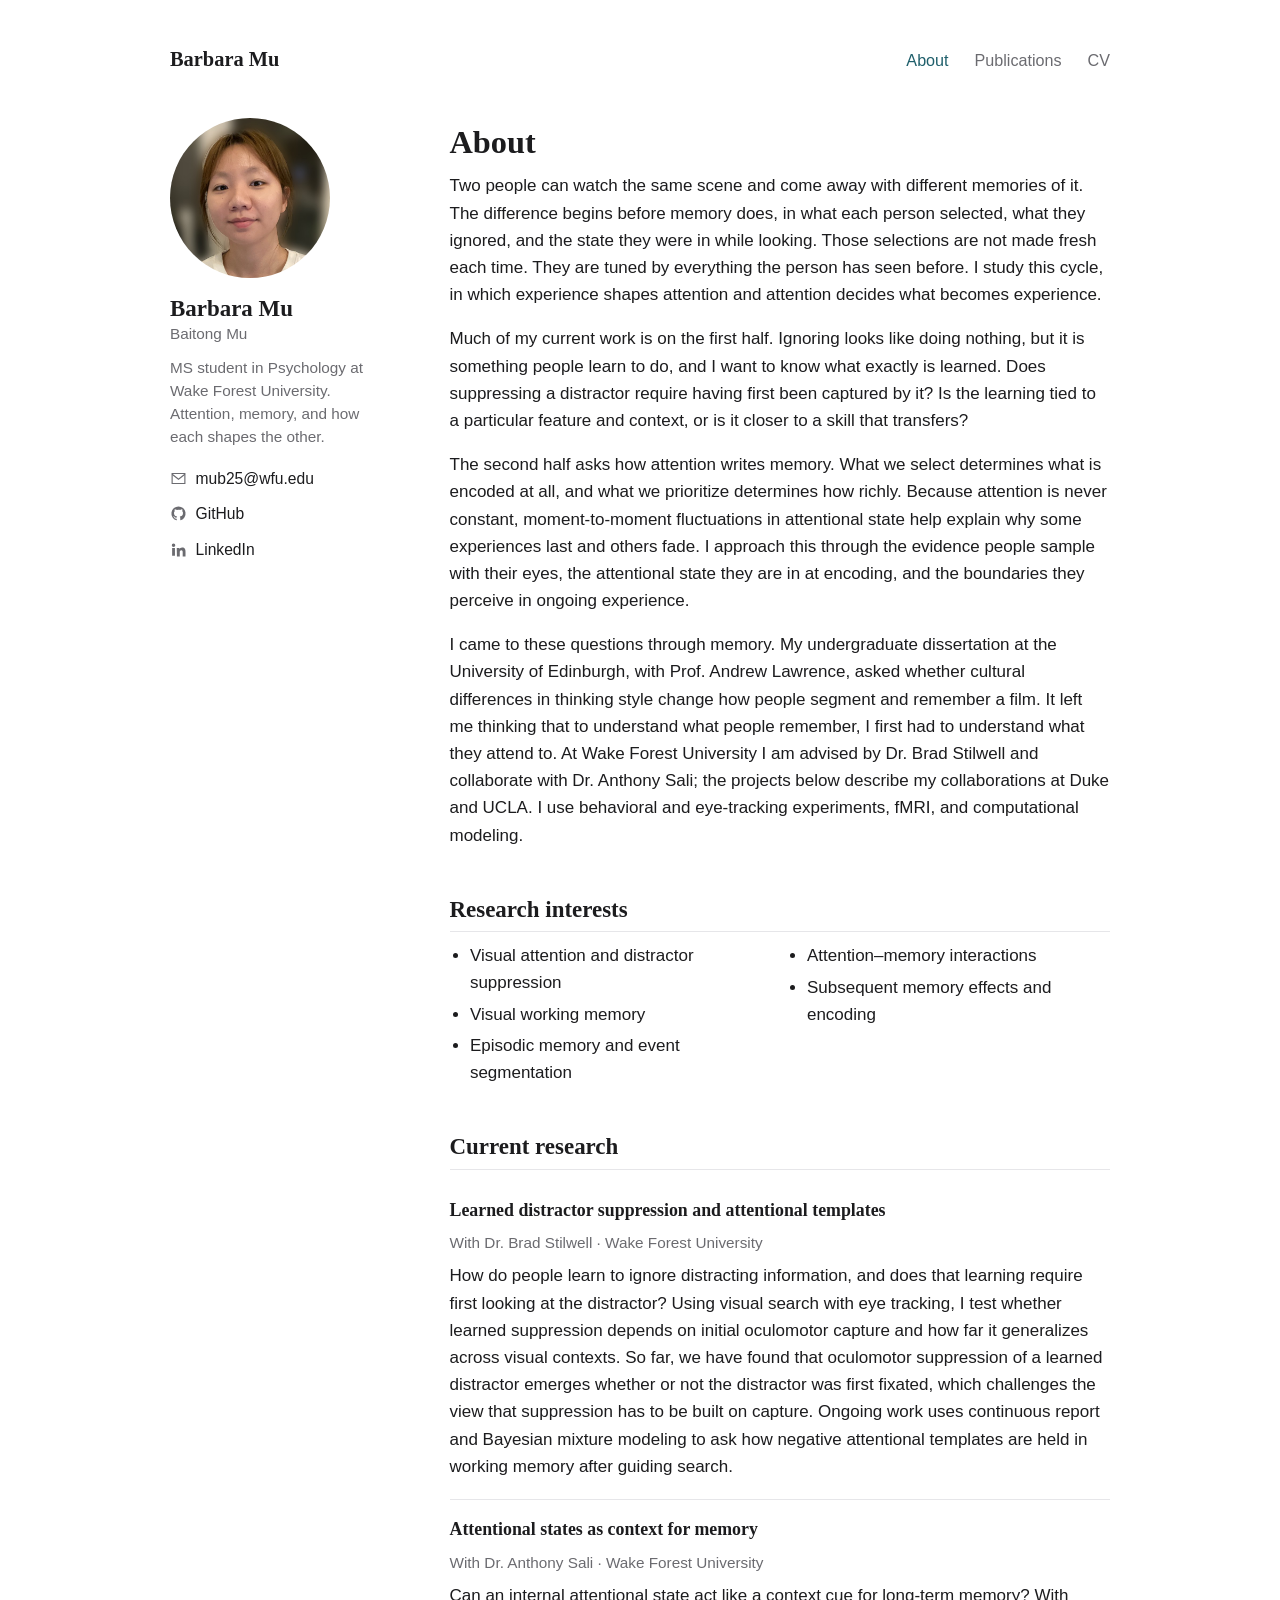
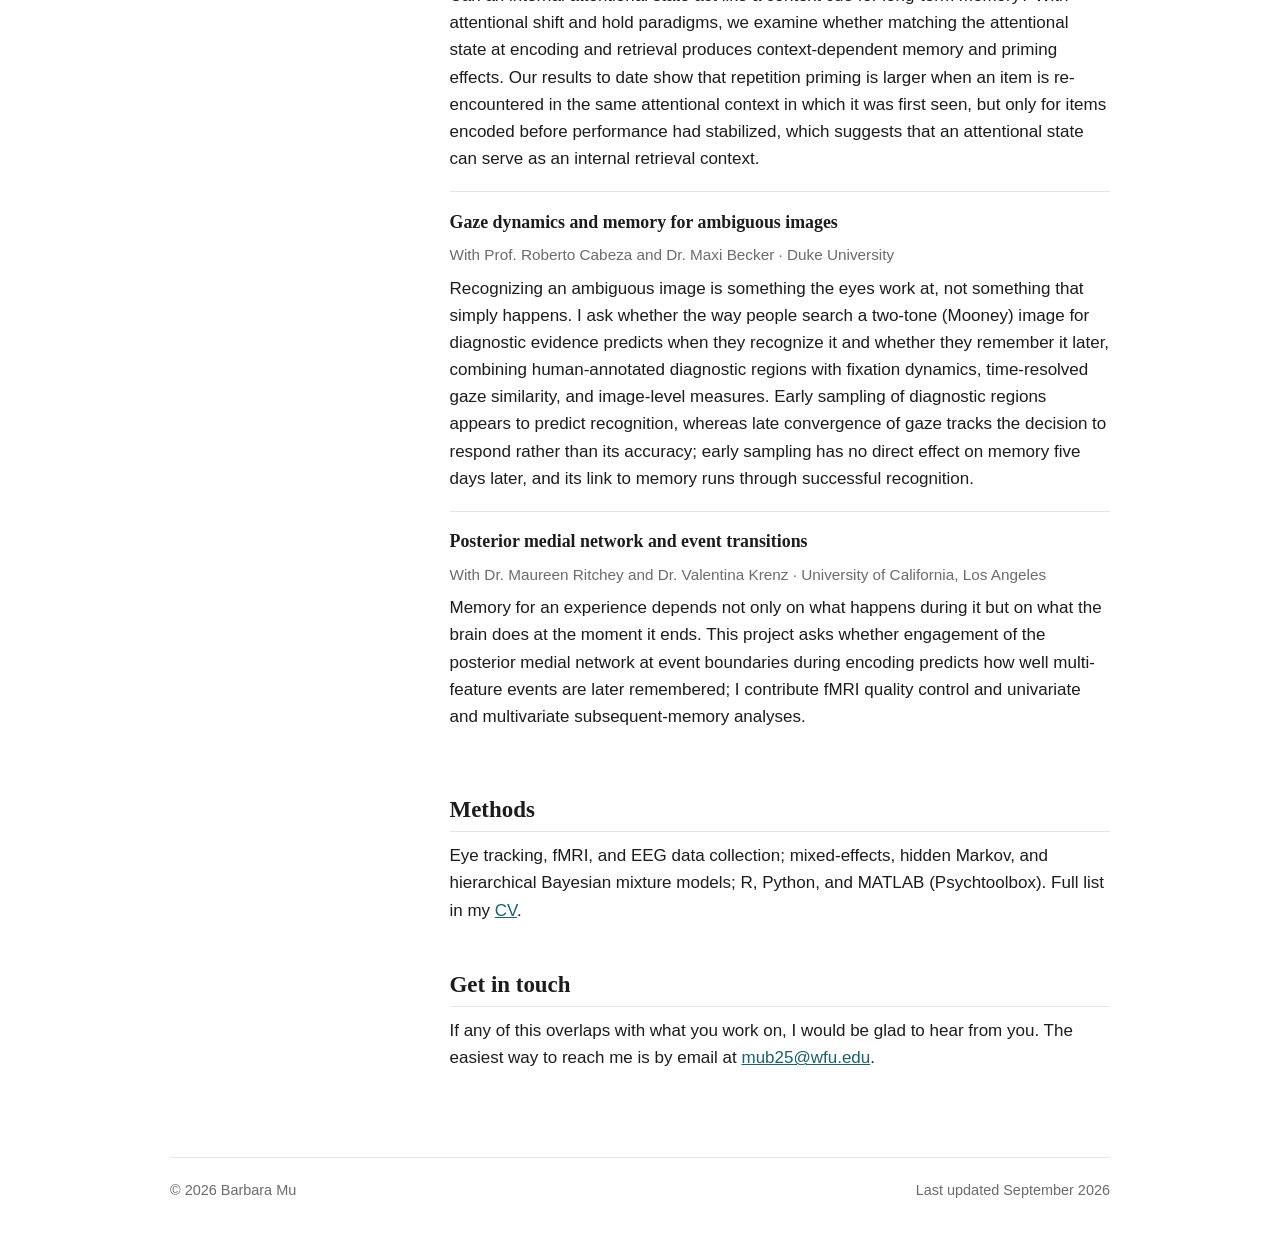
==== commit 76eb63dc: "Restructure site: trim About, CV page as PDF download, add findings to project cards - index: remove" ====
--- a/index.html
+++ b/index.html
@@ -4,8 +4,31 @@
   <meta charset="utf-8">
   <meta name="viewport" content="width=device-width, initial-scale=1">
   <title>Barbara Mu</title>
-  <meta name="description" content="Barbara (Baitong) Mu is an MS student in Psychology at Wake Forest University studying visual attention, working memory, episodic memory, and how attention and memory interact.">
+  <meta name="description" content="Barbara (Baitong) Mu is an MS student in Psychology at Wake Forest University studying visual attention, working memory, episodic memory, and how attention and memory shape each other.">
+  <link rel="canonical" href="https://mumizz.github.io/">
+  <meta property="og:type" content="profile">
+  <meta property="og:title" content="Barbara Mu">
+  <meta property="og:description" content="Barbara (Baitong) Mu is an MS student in Psychology at Wake Forest University studying visual attention, working memory, episodic memory, and how attention and memory shape each other.">
+  <meta property="og:url" content="https://mumizz.github.io/">
+  <meta property="og:image" content="https://mumizz.github.io/assets/photo.jpg">
+  <meta name="twitter:card" content="summary">
+  <link rel="icon" href="data:image/svg+xml,%3Csvg xmlns=%27http://www.w3.org/2000/svg%27 viewBox=%270 0 64 64%27%3E%3Crect width=%2764%27 height=%2764%27 rx=%2712%27 fill=%27%231f5f6b%27/%3E%3Ctext x=%2732%27 y=%2745%27 text-anchor=%27middle%27 font-family=%27Georgia,serif%27 font-size=%2738%27 font-weight=%27600%27 fill=%27%23fff%27%3EB%3C/text%3E%3C/svg%3E">
   <link rel="stylesheet" href="style.css">
+  <script type="application/ld+json">
+  {
+    "@context": "https://schema.org",
+    "@type": "Person",
+    "name": "Barbara Mu",
+    "alternateName": "Baitong Mu",
+    "url": "https://mumizz.github.io/",
+    "image": "https://mumizz.github.io/assets/photo.jpg",
+    "jobTitle": "MS student in Psychology",
+    "affiliation": { "@type": "CollegeOrUniversity", "name": "Wake Forest University" },
+    "alumniOf": { "@type": "CollegeOrUniversity", "name": "University of Edinburgh" },
+    "knowsAbout": ["Visual attention", "Distractor suppression", "Working memory", "Episodic memory", "Event segmentation", "Eye tracking", "fMRI"],
+    "sameAs": ["https://github.com/mumizz", "https://www.linkedin.com/in/baitong-mu-816a00259/"]
+  }
+  </script>
 </head>
 <body>
 <div class="wrap">
@@ -38,7 +61,7 @@
       <p>Two people can watch the same scene and come away with different memories of it. The difference begins before memory does, in what each person selected, what they ignored, and the state they were in while looking. Those selections are not made fresh each time. They are tuned by everything the person has seen before. I study this cycle, in which experience shapes attention and attention decides what becomes experience.</p>
       <p>Much of my current work is on the first half. Ignoring looks like doing nothing, but it is something people learn to do, and I want to know what exactly is learned. Does suppressing a distractor require having first been captured by it? Is the learning tied to a particular feature and context, or is it closer to a skill that transfers?</p>
       <p>The second half asks how attention writes memory. What we select determines what is encoded at all, and what we prioritize determines how richly. Because attention is never constant, moment-to-moment fluctuations in attentional state help explain why some experiences last and others fade. I approach this through the evidence people sample with their eyes, the attentional state they are in at encoding, and the boundaries they perceive in ongoing experience.</p>
-      <p>I came to these questions through memory. My undergraduate dissertation at the University of Edinburgh, with Prof. Andrew Lawrence, asked whether cultural differences in thinking style change how people segment and remember a film. It left me thinking that to understand what people remember, I first had to understand what they attend to. At Wake Forest University I am advised by Dr. Brad Stilwell and collaborate with Dr. Anthony Sali. Beyond Wake Forest, I collaborate with Prof. Roberto Cabeza and Dr. Maxi Becker at Duke University and with Dr. Maureen Ritchey and Dr. Valentina Krenz at UCLA. I use behavioral and eye-tracking experiments, fMRI, and computational modeling.</p>
+      <p>I came to these questions through memory. My undergraduate dissertation at the University of Edinburgh, with Prof. Andrew Lawrence, asked whether cultural differences in thinking style change how people segment and remember a film. It left me thinking that to understand what people remember, I first had to understand what they attend to. At Wake Forest University I am advised by Dr. Brad Stilwell and collaborate with Dr. Anthony Sali; the projects below describe my collaborations at Duke and UCLA. I use behavioral and eye-tracking experiments, fMRI, and computational modeling.</p>
     </section>
 
     <section>
@@ -49,9 +72,6 @@
         <li>Episodic memory and event segmentation</li>
         <li>Attention&ndash;memory interactions</li>
         <li>Subsequent memory effects and encoding</li>
-        <li>Eye tracking</li>
-        <li>Neuroimaging (EEG and fMRI)</li>
-        <li>Computational modeling</li>
       </ul>
     </section>
 
@@ -61,48 +81,31 @@
       <article class="project">
         <h3>Learned distractor suppression and attentional templates</h3>
         <p class="meta">With Dr. Brad Stilwell &middot; Wake Forest University</p>
-        <p>How do people learn to ignore distracting information, and does that learning require first looking at the distractor? Using visual search with eye tracking, I test whether learned suppression depends on initial oculomotor capture and how far it generalizes across visual contexts. Ongoing work uses continuous report and Bayesian mixture modeling to ask how negative attentional templates are held in working memory after guiding search.</p>
+        <p>How do people learn to ignore distracting information, and does that learning require first looking at the distractor? Using visual search with eye tracking, I test whether learned suppression depends on initial oculomotor capture and how far it generalizes across visual contexts. So far, we have found that oculomotor suppression of a learned distractor emerges whether or not the distractor was first fixated, which challenges the view that suppression has to be built on capture. Ongoing work uses continuous report and Bayesian mixture modeling to ask how negative attentional templates are held in working memory after guiding search.</p>
       </article>
 
       <article class="project">
         <h3>Attentional states as context for memory</h3>
         <p class="meta">With Dr. Anthony Sali &middot; Wake Forest University</p>
-        <p>Can an internal attentional state act like a context cue for long-term memory? With attentional shift and hold paradigms, we examine whether matching the attentional state at encoding and retrieval produces context-dependent memory and priming effects.</p>
+        <p>Can an internal attentional state act like a context cue for long-term memory? With attentional shift and hold paradigms, we examine whether matching the attentional state at encoding and retrieval produces context-dependent memory and priming effects. Our results to date show that repetition priming is larger when an item is re-encountered in the same attentional context in which it was first seen, but only for items encoded before performance had stabilized, which suggests that an attentional state can serve as an internal retrieval context.</p>
       </article>
 
       <article class="project">
         <h3>Gaze dynamics and memory for ambiguous images</h3>
         <p class="meta">With Prof. Roberto Cabeza and Dr. Maxi Becker &middot; Duke University</p>
-        <p>How does actively sampling diagnostic evidence turn perceptual uncertainty into recognition of two-tone (Mooney) images, and does that process shape later memory? I combine human-annotated diagnostic regions with fixation dynamics, time-resolved gaze similarity, and image-level measures to predict recognition and delayed memory.</p>
+        <p>Recognizing an ambiguous image is something the eyes work at, not something that simply happens. I ask whether the way people search a two-tone (Mooney) image for diagnostic evidence predicts when they recognize it and whether they remember it later, combining human-annotated diagnostic regions with fixation dynamics, time-resolved gaze similarity, and image-level measures. Early sampling of diagnostic regions appears to predict recognition, whereas late convergence of gaze tracks the decision to respond rather than its accuracy; early sampling has no direct effect on memory five days later, and its link to memory runs through successful recognition.</p>
       </article>
 
       <article class="project">
         <h3>Posterior medial network and event transitions</h3>
         <p class="meta">With Dr. Maureen Ritchey and Dr. Valentina Krenz &middot; University of California, Los Angeles</p>
-        <p>Does engagement of the posterior medial network at event boundaries during encoding predict the quality of subsequent memory for multi-feature events? I contribute fMRI quality control and univariate and multivariate subsequent-memory analyses.</p>
+        <p>Memory for an experience depends not only on what happens during it but on what the brain does at the moment it ends. This project asks whether engagement of the posterior medial network at event boundaries during encoding predicts how well multi-feature events are later remembered; I contribute fMRI quality control and univariate and multivariate subsequent-memory analyses.</p>
       </article>
     </section>
 
     <section>
-      <h2>Technical skills</h2>
-      <dl class="skills">
-        <dt>Eye tracking and image analysis</dt>
-        <dd>Eye-tracking methods, gaze pattern analysis, fixation dynamics, time-resolved gaze similarity analysis (eyesim), computational image analysis, web-based ROI annotation tools</dd>
-        <dt>Neuroimaging</dt>
-        <dd>fMRI analysis (GLM, univariate and multivariate subsequent-memory analyses); fMRI quality control and preprocessing assessment with MRIQC and fMRIPrep; HCP dataset</dd>
-        <dt>Statistical and computational modeling</dt>
-        <dd>Mixed-effects models, hidden Markov models, hierarchical Bayesian mixture modeling with parameter-recovery simulations, path mediation analysis, multivariate analysis, regularized regression, inter-rater reliability analysis; neural network models (MLP, LSTM, GNN)</dd>
-        <dt>Programming and tools</dt>
-        <dd>R, Python, MATLAB (Psychtoolbox, SaliencyToolbox, ImagingToolbox), Jupyter Notebook, Qualtrics, reproducible protocol development</dd>
-      </dl>
-    </section>
-
-    <section>
-      <h2>Past projects</h2>
-      <ul class="past">
-        <li><strong>Cultural variation in event segmentation and episodic memory.</strong> Undergraduate dissertation with Prof. Andrew Lawrence, University of Edinburgh (2024&ndash;2025).</li>
-        <li><strong>Working-memory network generalization across cognitive domains.</strong> Neuromatch Academy Impact Scholar project with Dr. Raul Rodriguez Cruces, using MLP and GNN-LSTM models on HCP fMRI data (2024&ndash;2025).</li>
-      </ul>
+      <h2>Methods</h2>
+      <p>Eye tracking, fMRI, and EEG data collection; mixed-effects, hidden Markov, and hierarchical Bayesian mixture models; R, Python, and MATLAB (Psychtoolbox). Full list in my <a href="cv.html">CV</a>.</p>
     </section>
 
     <section class="contact">
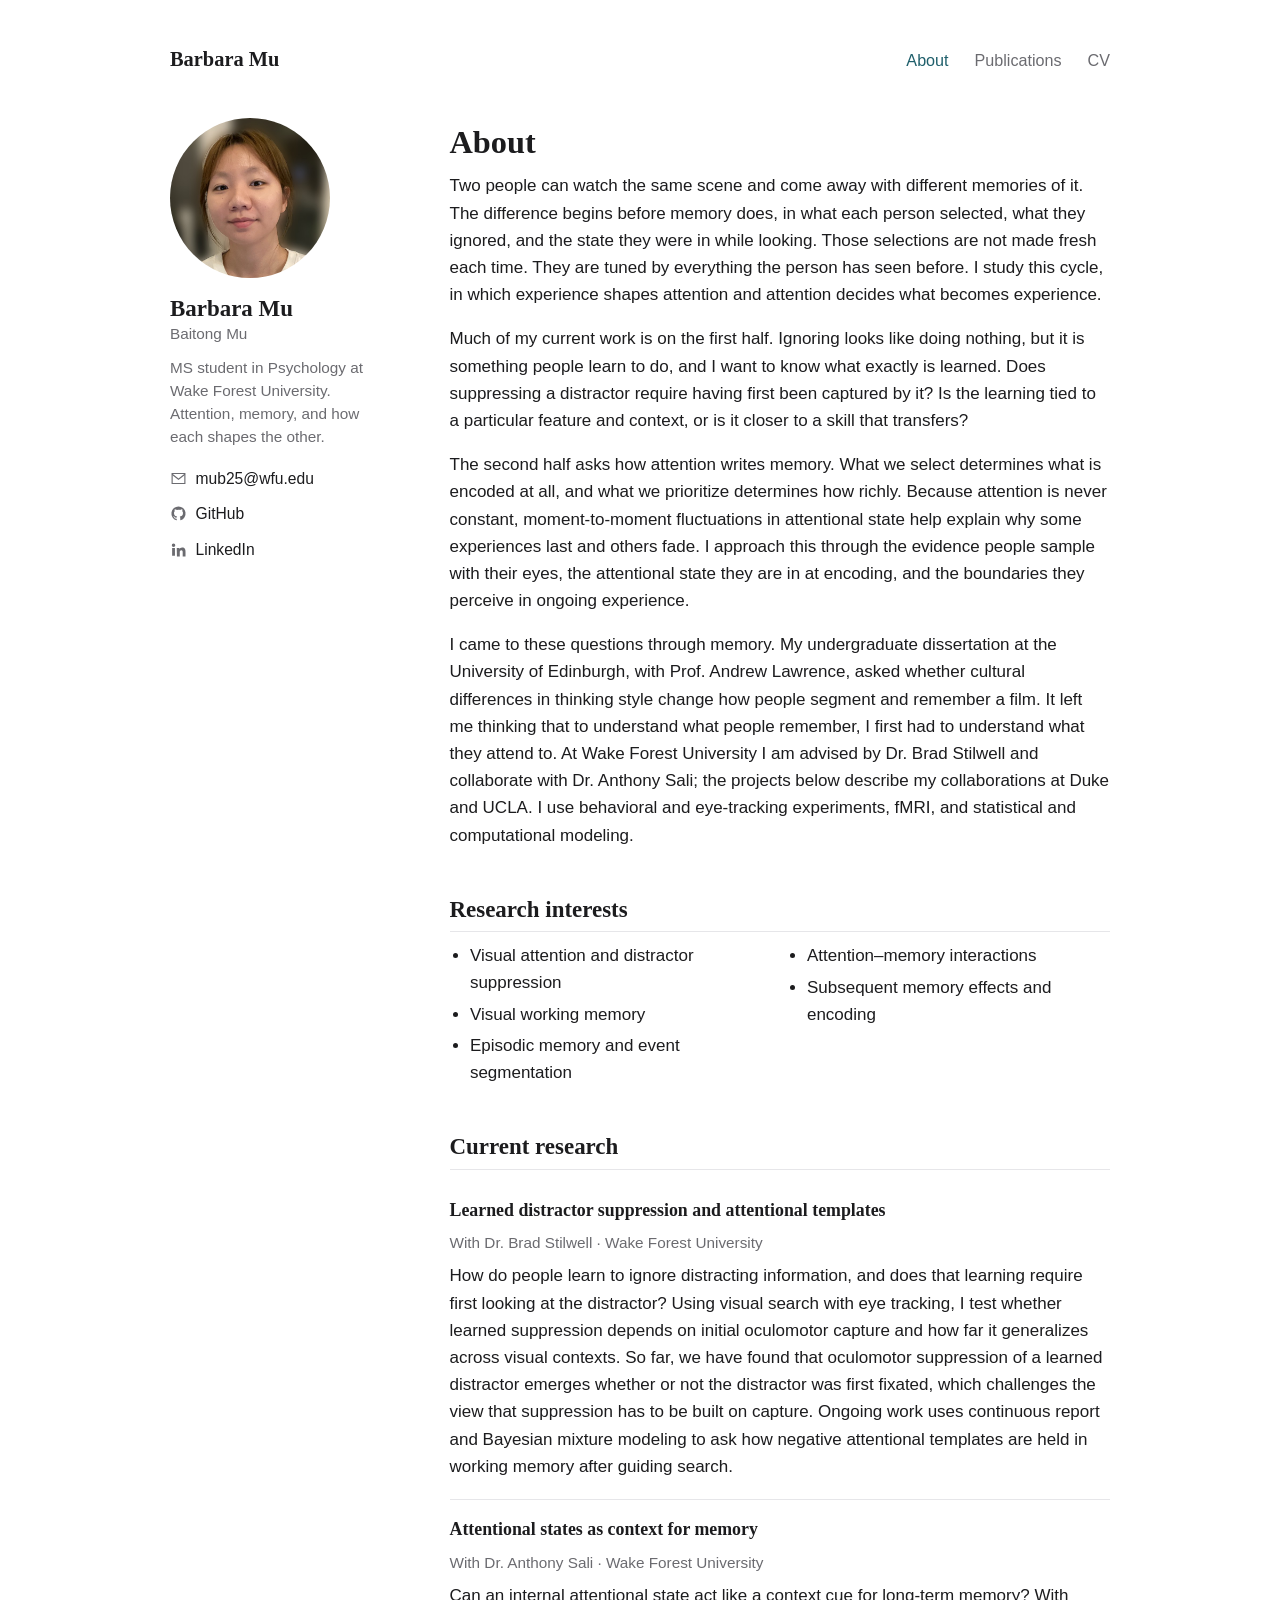
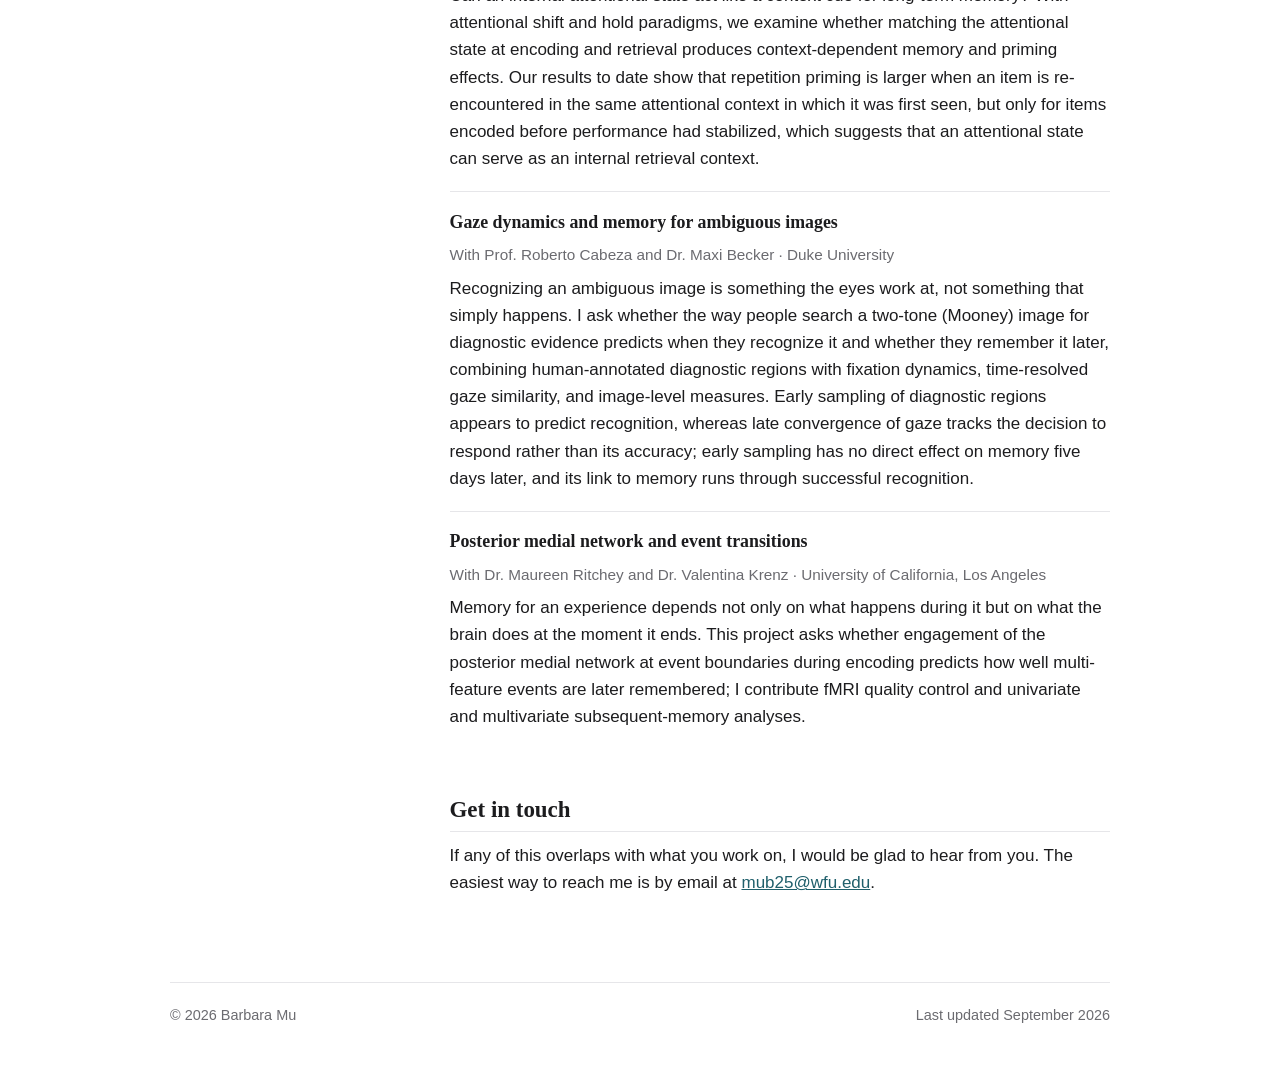
==== commit 15aa2d72: "Remove Methods section from home page Methods are already named in the project cards and listed in t" ====
--- a/index.html
+++ b/index.html
@@ -61,7 +61,7 @@
       <p>Two people can watch the same scene and come away with different memories of it. The difference begins before memory does, in what each person selected, what they ignored, and the state they were in while looking. Those selections are not made fresh each time. They are tuned by everything the person has seen before. I study this cycle, in which experience shapes attention and attention decides what becomes experience.</p>
       <p>Much of my current work is on the first half. Ignoring looks like doing nothing, but it is something people learn to do, and I want to know what exactly is learned. Does suppressing a distractor require having first been captured by it? Is the learning tied to a particular feature and context, or is it closer to a skill that transfers?</p>
       <p>The second half asks how attention writes memory. What we select determines what is encoded at all, and what we prioritize determines how richly. Because attention is never constant, moment-to-moment fluctuations in attentional state help explain why some experiences last and others fade. I approach this through the evidence people sample with their eyes, the attentional state they are in at encoding, and the boundaries they perceive in ongoing experience.</p>
-      <p>I came to these questions through memory. My undergraduate dissertation at the University of Edinburgh, with Prof. Andrew Lawrence, asked whether cultural differences in thinking style change how people segment and remember a film. It left me thinking that to understand what people remember, I first had to understand what they attend to. At Wake Forest University I am advised by Dr. Brad Stilwell and collaborate with Dr. Anthony Sali; the projects below describe my collaborations at Duke and UCLA. I use behavioral and eye-tracking experiments, fMRI, and computational modeling.</p>
+      <p>I came to these questions through memory. My undergraduate dissertation at the University of Edinburgh, with Prof. Andrew Lawrence, asked whether cultural differences in thinking style change how people segment and remember a film. It left me thinking that to understand what people remember, I first had to understand what they attend to. At Wake Forest University I am advised by Dr. Brad Stilwell and collaborate with Dr. Anthony Sali; the projects below describe my collaborations at Duke and UCLA. I use behavioral and eye-tracking experiments, fMRI, and statistical and computational modeling.</p>
     </section>
 
     <section>
@@ -103,11 +103,6 @@
       </article>
     </section>
 
-    <section>
-      <h2>Methods</h2>
-      <p>Eye tracking, fMRI, and EEG data collection; mixed-effects, hidden Markov, and hierarchical Bayesian mixture models; R, Python, and MATLAB (Psychtoolbox). Full list in my <a href="cv.html">CV</a>.</p>
-    </section>
-
     <section class="contact">
       <h2>Get in touch</h2>
       <p>If any of this overlaps with what you work on, I would be glad to hear from you. The easiest way to reach me is by email at <a href="#" class="email-link"></a>.</p>
